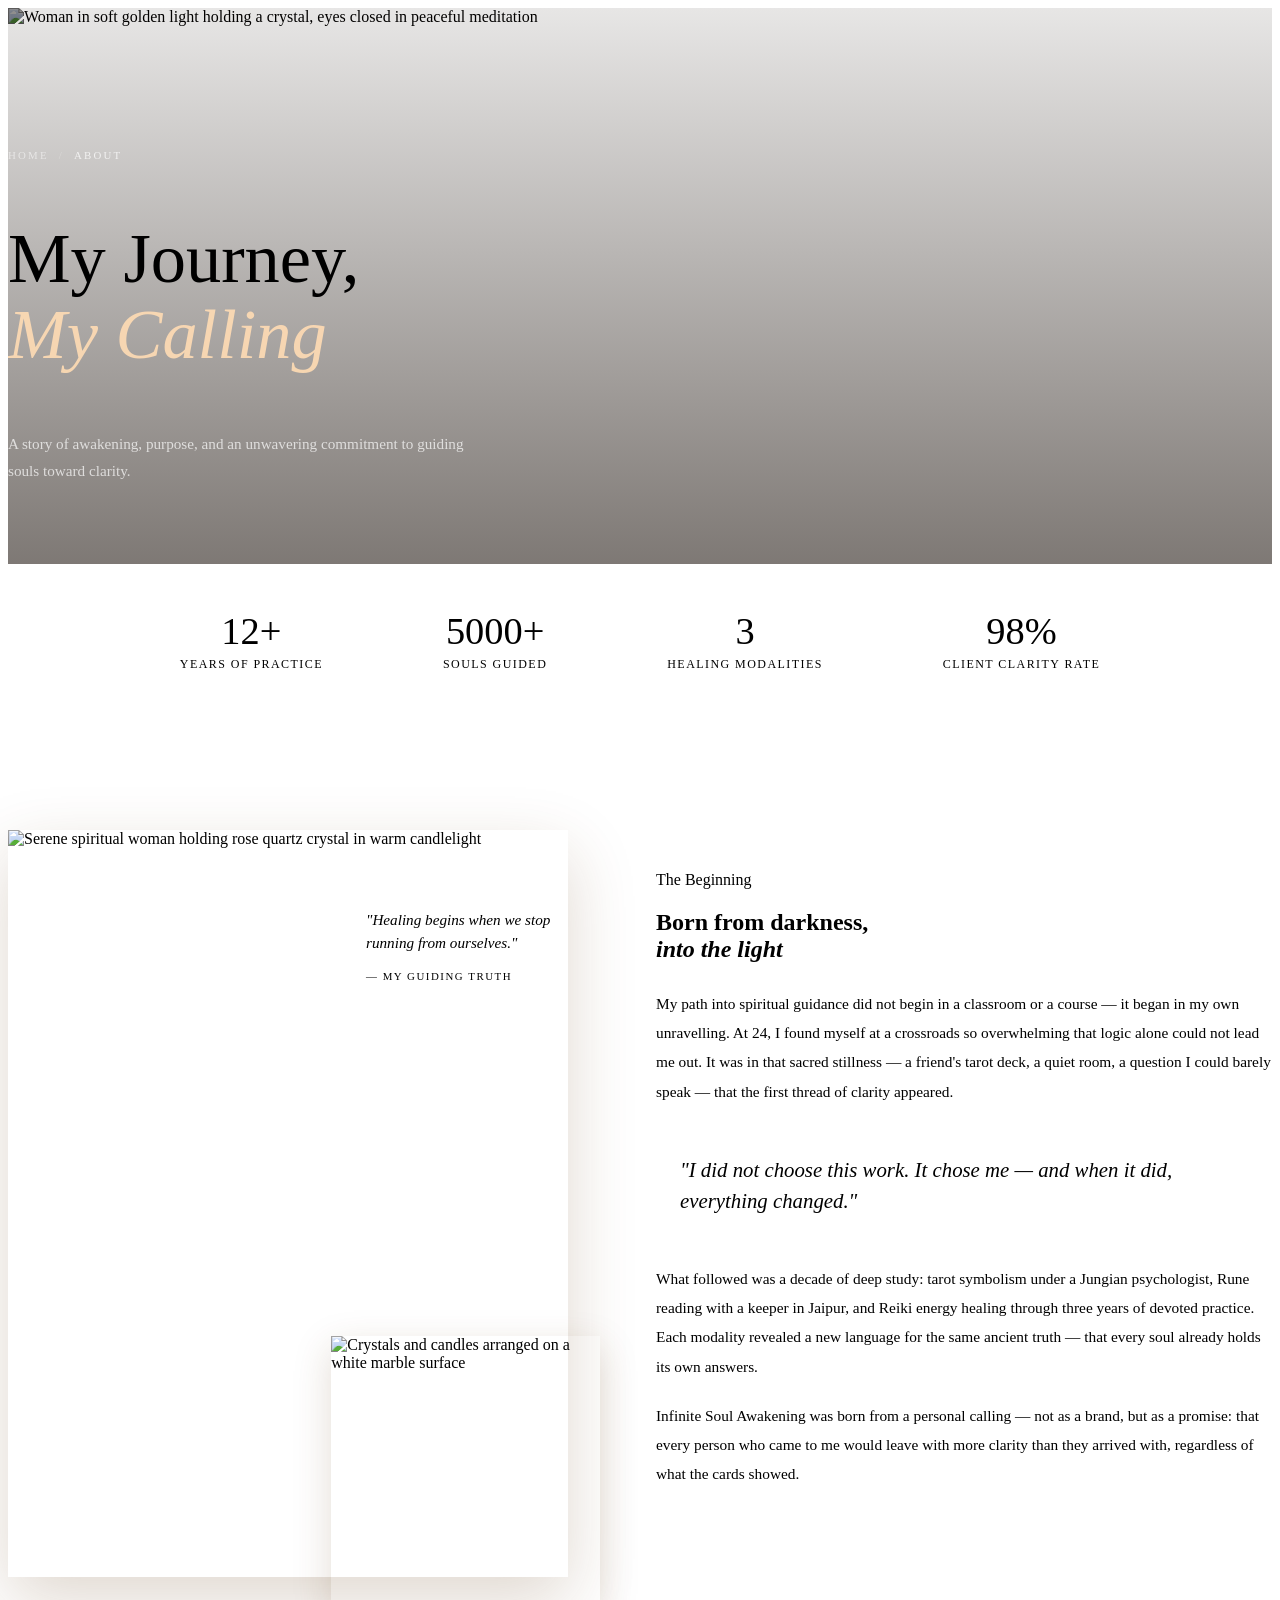
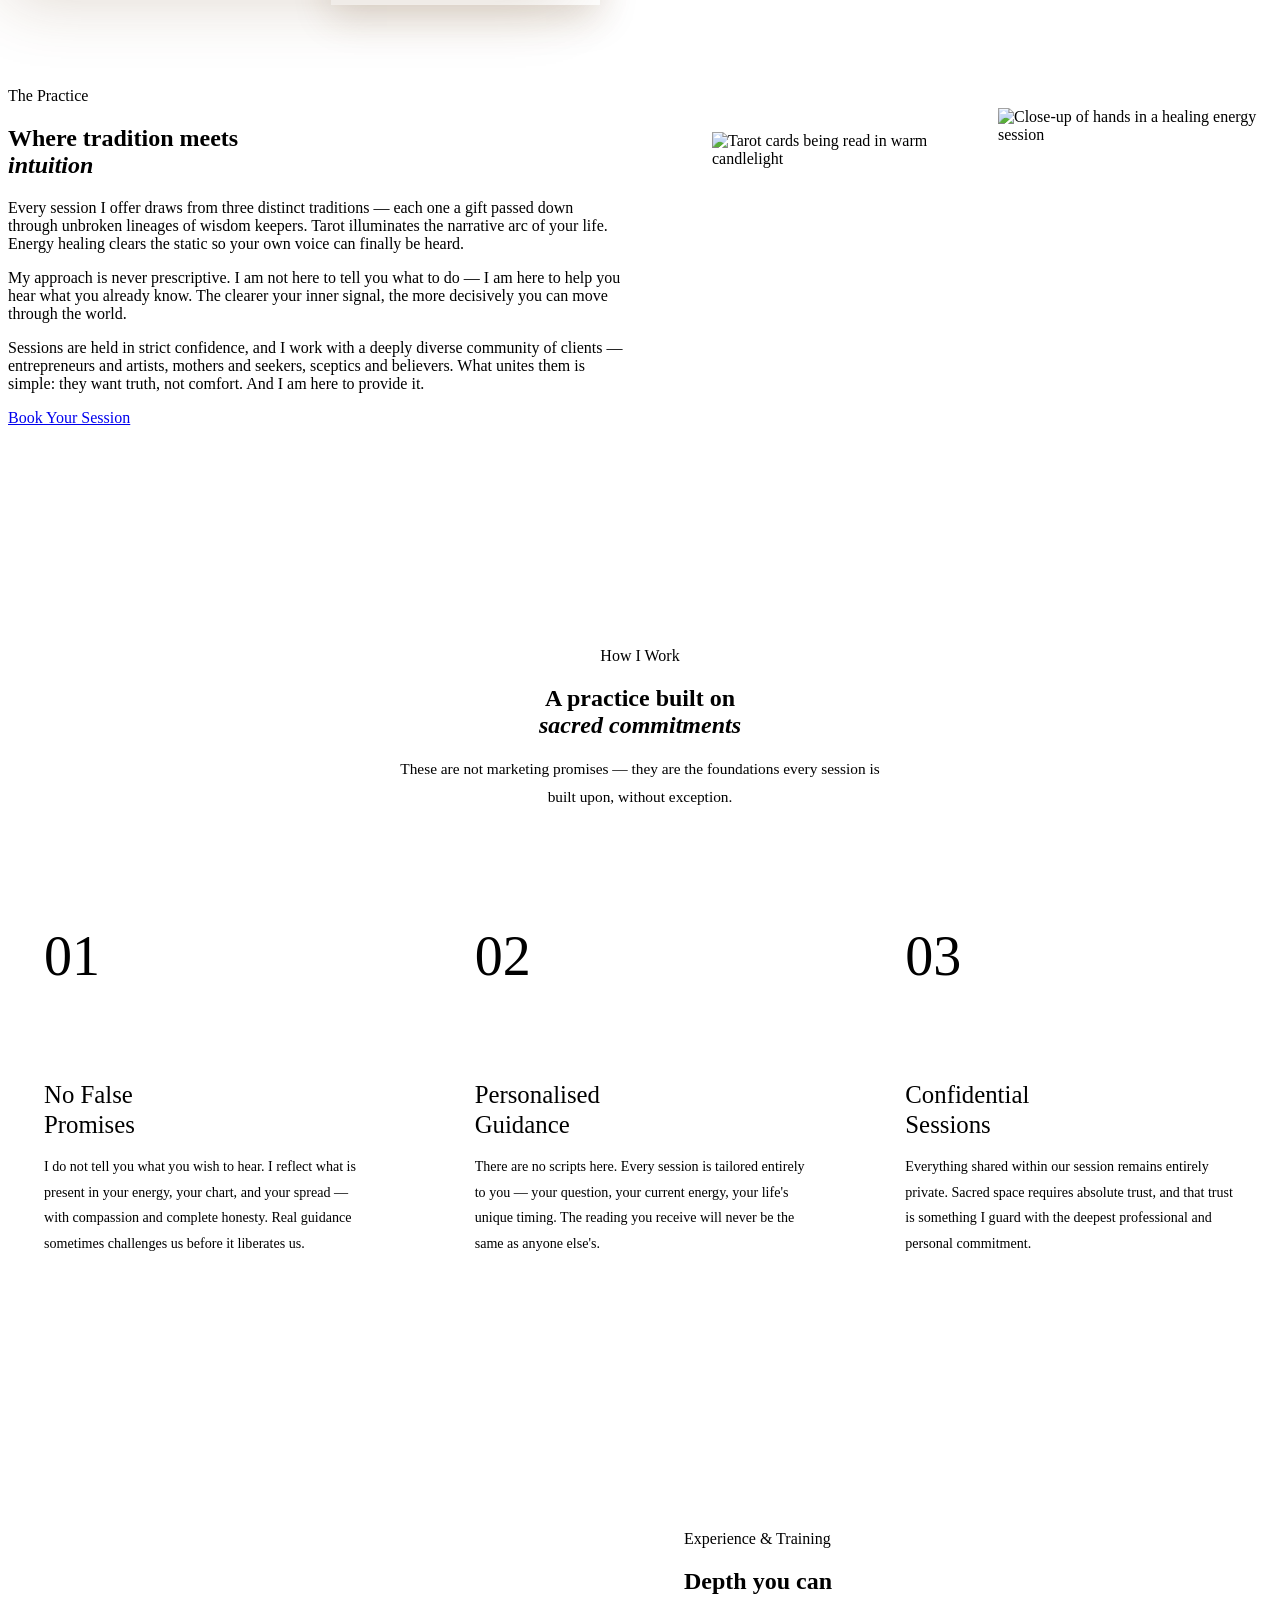
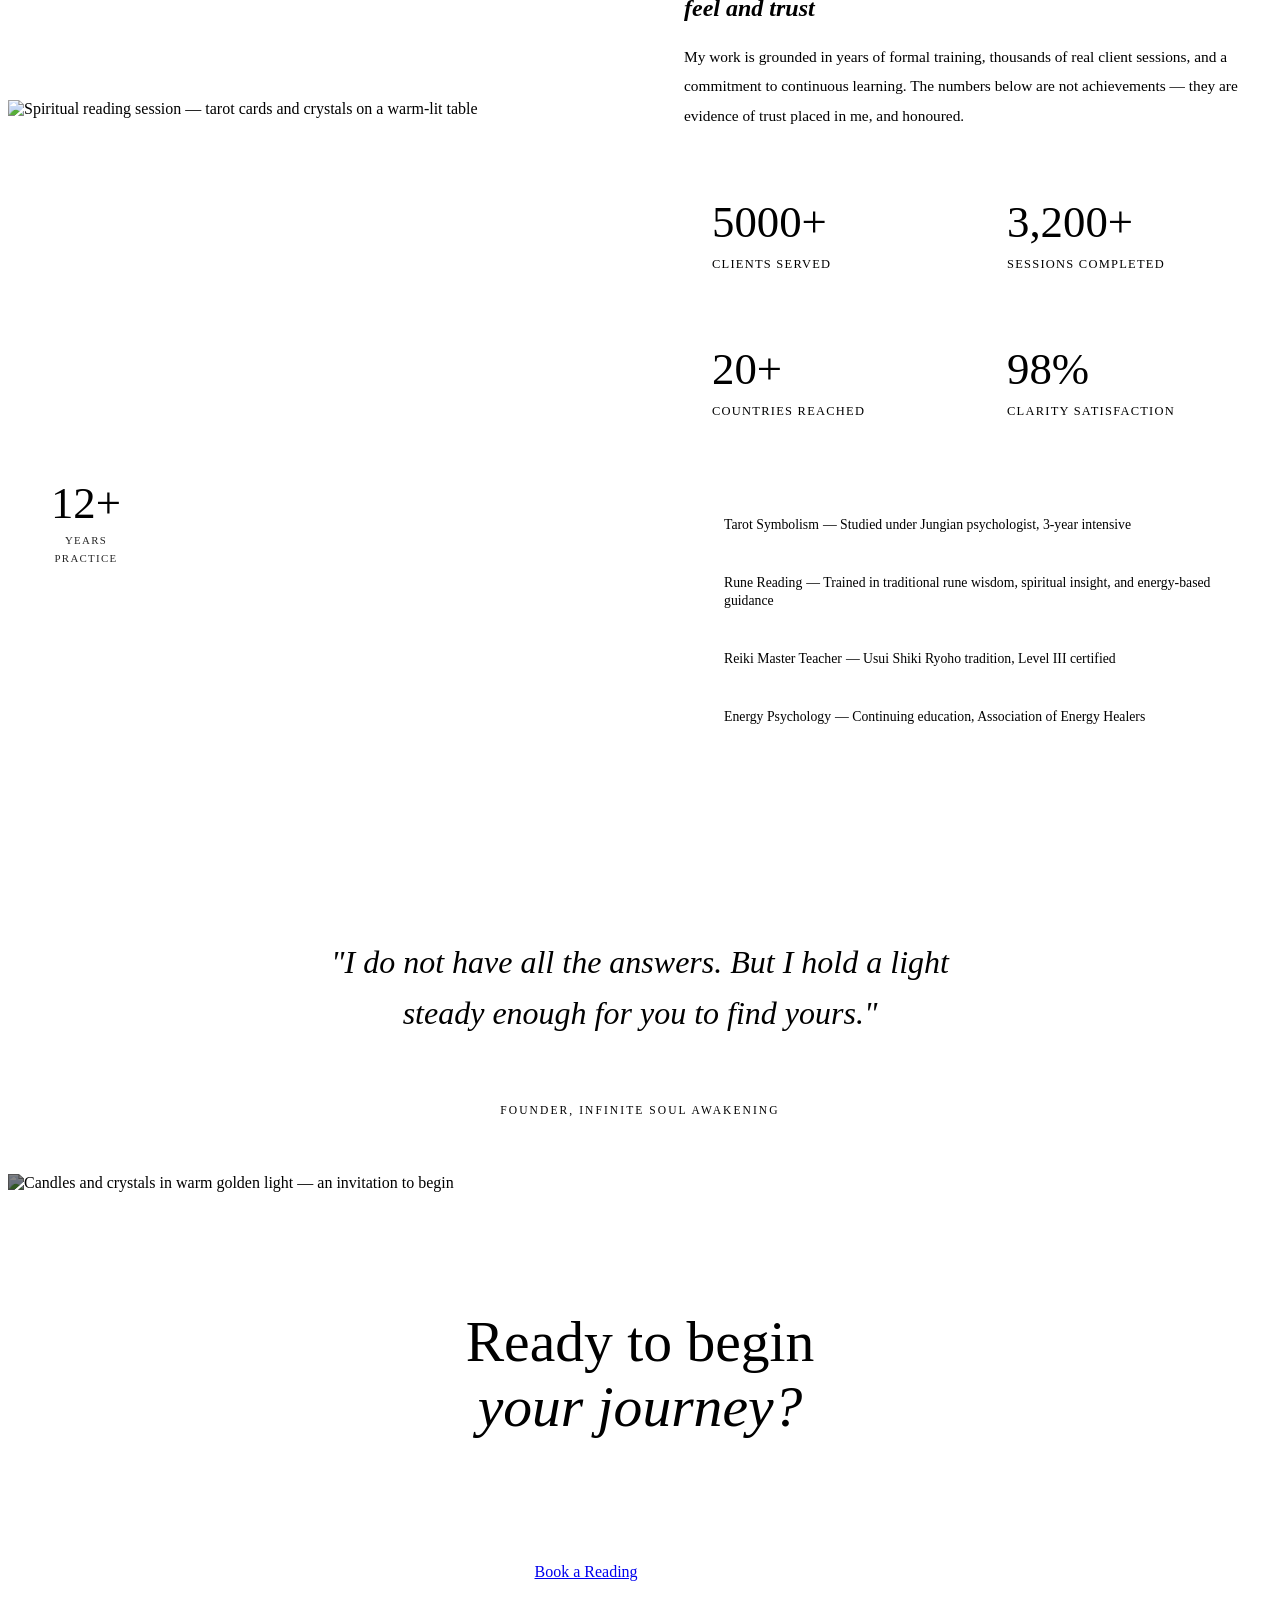
==== about.html @ ed3b2435 "first commit" ====
<!DOCTYPE html>
<html lang="en">
<head>
  <meta charset="UTF-8"/>
  <meta name="viewport" content="width=device-width, initial-scale=1.0"/>
  <meta name="description" content="Infinite Soul Awakening — spiritual guidance through tarot, rune reading, energy healing and ritual work. Based in Mumbai, serving clients worldwide."/>
  <title>About — Infinite Soul Awakening</title>
  <link rel="preconnect" href="https://fonts.googleapis.com"/>
  <link rel="preconnect" href="https://fonts.gstatic.com" crossorigin/>
  <link rel="stylesheet" href="assets/css/global.css"/>
  <style>
/* ─── PAGE HERO (SMALL) ──────────────────────────────── */
    .page-hero {
      position: relative;
      padding-top: 76px;
      height: 480px;
      overflow: hidden;
      display: flex;
      align-items: flex-end;
    }
    .page-hero-img {
      position: absolute; inset: 0;
      width: 100%; height: 100%;
      object-fit: cover;
      object-position: center 30%;
      display: block;
      filter: brightness(.62) saturate(.85);
    }
    .page-hero::after {
      content: '';
      position: absolute; inset: 0;
      background: linear-gradient(
        to bottom,
        rgba(20,10,3,.1) 0%,
        rgba(20,10,3,.55) 100%
      );
      pointer-events: none;
    }
    .page-hero-content {
      position: relative; z-index: 2;
      padding: 0 0 64px;
      width: 100%;
    }
    .page-hero-content .breadcrumb {
      display: flex; align-items: center; gap: 10px;
      font-size: .68rem; letter-spacing: .2em;
      text-transform: uppercase; color: rgba(255,255,255,.55);
      margin-bottom: 18px;
    }
    .breadcrumb a { color: rgba(255,255,255,.55); text-decoration: none; transition: color .2s; }
    .breadcrumb a:hover { color: rgba(255,255,255,.9); }
    .breadcrumb span { color: rgba(255,255,255,.3); }
    .page-hero-content h1 {
      font-family: var(--font-serif);
      font-size: clamp(2.6rem, 5.5vw, 4.8rem);
      font-weight: 400;
      color: var(--white);
      line-height: 1.08;
      max-width: 680px;
    }
    .page-hero-content h1 em {
      font-style: italic; font-weight: 300;
      color: rgba(255,220,180,.9);
    }
    .page-hero-content p {
      font-size: .95rem;
      color: rgba(255,255,255,.7);
      max-width: 460px;
      margin-top: 16px;
      line-height: 1.8;
    }

    /* ─── INTRO STRIP ────────────────────────────────────── */
    .intro-strip {
      background: var(--parchment);
      border-bottom: 1px solid var(--border);
      padding: 36px 0;
    }
    .intro-strip-inner {
      display: flex;
      align-items: center;
      justify-content: center;
      gap: 0;
      flex-wrap: wrap;
    }
    .intro-stat {
      text-align: center;
      padding: 12px 60px;
      border-right: 1px solid var(--border);
    }
    .intro-stat:last-child { border-right: none; }
    .intro-stat strong {
      display: block;
      font-family: var(--font-serif);
      font-size: 2.4rem;
      font-weight: 400;
      color: var(--accent);
      line-height: 1;
      margin-bottom: 4px;
    }
    .intro-stat span {
      font-size: .75rem;
      letter-spacing: .12em;
      text-transform: uppercase;
      color: var(--text-soft);
    }

    /* ─── STORY SECTION ──────────────────────────────────── */
    .story { padding: 110px 0; }
    .story-grid {
      display: grid;
      grid-template-columns: 1fr 1.1fr;
      gap: 88px;
      align-items: center;
    }

    /* Image stack with decorative frame */
    .story-image-wrap {
      position: relative;
    }
    .story-img-main {
      width: 100%;
      aspect-ratio: 3/4;
      object-fit: cover;
      object-position: center top;
      display: block;
      box-shadow: 0 24px 64px rgba(100,60,20,.2);
      position: relative; z-index: 2;
    }
    .story-img-inset {
      position: absolute;
      bottom: -28px;
      right: -32px;
      width: 48%;
      aspect-ratio: 1;
      object-fit: cover;
      display: block;
      border: 6px solid var(--white);
      box-shadow: 0 12px 36px rgba(100,60,20,.18);
      z-index: 3;
    }
    /* decorative border frame */
    .story-image-wrap::before {
      content: '';
      position: absolute;
      top: -22px; left: -22px;
      right: 22px; bottom: 22px;
      border: 1px solid var(--accent-light);
      z-index: 0;
    }
    /* gold dot accent */
    .story-image-wrap::after {
      content: '';
      position: absolute;
      top: -10px; left: -10px;
      width: 64px; height: 64px;
      border-radius: 50%;
      background: var(--accent-light);
      opacity: .15;
      z-index: 0;
    }
    /* floating quote card */
    .story-quote-float {
      position: absolute;
      top: 40px;
      right: -44px;
      background: var(--white);
      box-shadow: var(--shadow-warm);
      padding: 22px 26px;
      z-index: 4;
      max-width: 220px;
      border-left: 3px solid var(--accent);
    }
    .story-quote-float p {
      font-family: var(--font-serif);
      font-size: .95rem;
      font-style: italic;
      font-weight: 300;
      color: var(--text);
      line-height: 1.55;
    }
    .story-quote-float span {
      display: block;
      font-size: .68rem;
      letter-spacing: .14em;
      text-transform: uppercase;
      color: var(--accent);
      margin-top: 10px;
    }

    .story-text { padding-bottom: 28px; }
    .story-text .section-title { margin-bottom: 26px; }
    .story-text p {
      font-size: .96rem;
      color: var(--text-soft);
      line-height: 1.9;
      margin-bottom: 20px;
    }
    /* pull quote inside text */
    .story-pull-quote {
      border-left: 3px solid var(--accent-light);
      margin: 32px 0;
      padding: 16px 24px;
    }
    .story-pull-quote p {
      font-family: var(--font-serif);
      font-size: 1.3rem;
      font-style: italic;
      font-weight: 300;
      color: var(--text);
      line-height: 1.5;
      margin: 0;
    }

    /* ─── SECOND STORY BLOCK (reversed) ─────────────────── */
    .story-alt { padding: 0 0 110px; }
    .story-grid-alt {
      display: grid;
      grid-template-columns: 1.1fr 1fr;
      gap: 88px;
      align-items: center;
    }
    .story-img-wide {
      width: 100%;
      aspect-ratio: 4/3;
      object-fit: cover;
      display: block;
      box-shadow: var(--shadow-warm);
    }
    .story-img-pair {
      display: grid;
      grid-template-columns: 1fr 1fr;
      gap: 12px;
    }
    .story-img-pair img {
      width: 100%; aspect-ratio: 1;
      object-fit: cover; display: block;
      box-shadow: var(--shadow-card);
    }
    .story-img-pair img:first-child { margin-top: 24px; }

    /* ─── PHILOSOPHY SECTION ─────────────────────────────── */
    .philosophy {
      background: var(--parchment);
      padding: 110px 0;
    }
    .philosophy-header {
      text-align: center;
      margin-bottom: 72px;
    }
    .philosophy-header .section-title { margin-bottom: 16px; }
    .philosophy-header p {
      font-size: .96rem;
      color: var(--text-soft);
      max-width: 500px;
      margin: 0 auto;
      line-height: 1.85;
    }

    .philosophy-grid {
      display: grid;
      grid-template-columns: repeat(3, 1fr);
      gap: 28px;
    }
    .phil-card {
      background: var(--white);
      padding: 44px 36px 40px;
      position: relative;
      box-shadow: var(--shadow-card);
      transition: transform .3s, box-shadow .3s;
      overflow: hidden;
    }
    .phil-card:hover { transform: translateY(-6px); box-shadow: 0 14px 46px rgba(100,65,30,.14); }
    /* top accent bar */
    .phil-card::before {
      content: '';
      position: absolute;
      top: 0; left: 0; right: 0;
      height: 3px;
      background: var(--accent-light);
      transform: scaleX(0);
      transform-origin: left;
      transition: transform .4s ease;
    }
    .phil-card:hover::before { transform: scaleX(1); }
    .phil-number {
      font-family: var(--font-serif);
      font-size: 3.5rem;
      font-weight: 300;
      color: var(--linen);
      line-height: 1;
      margin-bottom: 20px;
      display: block;
    }
    .phil-icon {
      width: 52px; height: 52px;
      border: 1px solid var(--border);
      display: flex; align-items: center; justify-content: center;
      margin-bottom: 22px;
    }
    .phil-icon svg { width: 22px; stroke: var(--accent); fill: none; stroke-width: 1.3; }
    .phil-card h3 {
      font-family: var(--font-serif);
      font-size: 1.55rem;
      font-weight: 400;
      color: var(--text);
      margin-bottom: 14px;
      line-height: 1.2;
    }
    .phil-card p {
      font-size: .88rem;
      color: var(--text-soft);
      line-height: 1.82;
    }

    /* ─── EXPERIENCE SECTION ─────────────────────────────── */
    .experience { padding: 110px 0; }
    .experience-grid {
      display: grid;
      grid-template-columns: 1fr 1fr;
      gap: 88px;
      align-items: center;
    }
    .experience-image-wrap { position: relative; }
    .exp-img-main {
      width: 100%;
      aspect-ratio: 5/4;
      object-fit: cover;
      display: block;
      box-shadow: var(--shadow-warm);
    }
    /* small floating badge */
    .exp-badge {
      position: absolute;
      bottom: -20px; left: -20px;
      background: var(--accent);
      color: var(--white);
      padding: 24px 28px;
      z-index: 2;
      text-align: center;
      min-width: 140px;
    }
    .exp-badge strong {
      display: block;
      font-family: var(--font-serif);
      font-size: 2.8rem;
      font-weight: 400;
      line-height: 1;
      margin-bottom: 4px;
    }
    .exp-badge span {
      font-size: .68rem;
      letter-spacing: .12em;
      text-transform: uppercase;
      opacity: .85;
    }
    .experience-image-wrap::after {
      content: '';
      position: absolute;
      top: 20px; right: -20px;
      bottom: -20px; left: 20px;
      border: 1px solid var(--accent-light);
      z-index: -1;
    }

    .experience-content { }
    .experience-content .section-title { margin-bottom: 24px; }
    .experience-content > p {
      font-size: .96rem;
      color: var(--text-soft);
      line-height: 1.9;
      margin-bottom: 44px;
    }

    .stats-grid {
      display: grid;
      grid-template-columns: 1fr 1fr;
      gap: 2px;
      margin-bottom: 40px;
      border: 1px solid var(--border);
    }
    .stat-box {
      padding: 30px 28px;
      background: var(--white);
      border: 1px solid var(--border);
      position: relative;
      transition: background .2s;
    }
    .stat-box:hover { background: var(--parchment); }
    .stat-box strong {
      display: block;
      font-family: var(--font-serif);
      font-size: 2.8rem;
      font-weight: 400;
      color: var(--accent);
      line-height: 1;
      margin-bottom: 6px;
    }
    .stat-box p {
      font-size: .78rem;
      letter-spacing: .1em;
      text-transform: uppercase;
      color: var(--text-soft);
    }

    .credentials { display: flex; flex-direction: column; gap: 12px; }
    .credential {
      display: flex;
      align-items: center;
      gap: 14px;
      padding: 14px 18px;
      border: 1px solid var(--border);
      background: var(--white);
      transition: border-color .2s;
    }
    .credential:hover { border-color: var(--accent-light); }
    .credential-dot {
      width: 8px; height: 8px;
      border-radius: 50%;
      background: var(--accent);
      flex-shrink: 0;
    }
    .credential span {
      font-size: .86rem;
      color: var(--text-soft);
    }
    .credential strong {
      font-size: .86rem;
      font-weight: 500;
      color: var(--text);
    }

    /* ─── SIGNATURE STRIP ────────────────────────────────── */
    .signature-strip {
      background: var(--parchment);
      border-top: 1px solid var(--border);
      border-bottom: 1px solid var(--border);
      padding: 56px 0;
      text-align: center;
    }
    .signature-inner { max-width: 680px; margin: 0 auto; }
    .signature-strip p {
      font-family: var(--font-serif);
      font-size: clamp(1.4rem, 3vw, 2rem);
      font-weight: 300;
      font-style: italic;
      color: var(--text);
      line-height: 1.6;
      margin-bottom: 22px;
    }
    .signature-name {
      font-family: var(--font-serif);
      font-size: 1.5rem;
      font-weight: 400;
      color: var(--accent);
      display: block;
      margin-bottom: 4px;
    }
    .signature-title {
      font-size: .72rem;
      letter-spacing: .18em;
      text-transform: uppercase;
      color: var(--text-soft);
    }
    .signature-divider {
      display: flex;
      align-items: center;
      gap: 18px;
      justify-content: center;
      margin: 20px 0;
    }
    .signature-divider::before, .signature-divider::after {
      content: '';
      flex: 1;
      max-width: 80px;
      height: 1px;
      background: var(--accent-light);
    }
    .signature-divider svg {
      width: 18px; stroke: var(--accent-light);
      fill: none; stroke-width: 1.2; flex-shrink: 0;
    }

    /* ─── FINAL CTA ──────────────────────────────────────── */
    .final-cta { position: relative; overflow: hidden; }
    .final-cta-img {
      width: 100%; height: 480px;
      object-fit: cover; object-position: center 40%;
      display: block;
      filter: brightness(.52) saturate(.85);
    }
    .final-cta-overlay {
      position: absolute; inset: 0;
      display: flex; align-items: center; justify-content: center;
      flex-direction: column; text-align: center; padding: 40px;
    }
    .final-cta-overlay .section-label { color: rgba(255,255,255,.55); }
    .final-cta-overlay h2 {
      font-family: var(--font-serif);
      font-size: clamp(2.2rem, 4.5vw, 3.8rem);
      font-weight: 400; color: var(--white);
      line-height: 1.12; margin-bottom: 18px; max-width: 580px;
    }
    .final-cta-overlay h2 em { font-style: italic; font-weight: 300; }
    .final-cta-overlay p {
      font-size: .95rem; color: rgba(255,255,255,.7);
      max-width: 400px; margin-bottom: 34px; line-height: 1.85;
    }
    .cta-btn-group { display: flex; gap: 14px; flex-wrap: wrap; justify-content: center; }

    
    
    
    .footer-brand .logo span { color: var(--accent-light); }
    .footer-brand p { font-size: .86rem; line-height: 1.85; max-width: 240px; }
    
    .footer-socials a {
      width: 36px; height: 36px; border: 1px solid rgba(255,255,255,.16);
      display: flex; align-items: center; justify-content: center;
      color: rgba(255,255,255,.5); text-decoration: none;
      font-size: .75rem; transition: border-color .2s, color .2s;
    }
    .footer-socials a:hover { border-color: var(--accent-light); color: var(--accent-light); }
    .footer-col h4 { font-size: .68rem; letter-spacing: .2em; text-transform: uppercase; color: rgba(255,255,255,.35); margin-bottom: 20px; }
    .footer-col ul { list-style: none; }
    .footer-col ul li { margin-bottom: 11px; }
    .footer-col ul li a { font-size: .86rem; color: rgba(255,255,255,.5); text-decoration: none; transition: color .2s; }
    .footer-col ul li a:hover { color: var(--accent-light); }
    
    .footer-bottom a { color: rgba(255,255,255,.4); text-decoration: none; transition: color .2s; }
    .footer-bottom a:hover { color: var(--accent-light); }
    

    /* ─── RESPONSIVE ─────────────────────────────────────── */
    @media (max-width: 1024px) {
      .story-quote-float { right: -20px; }
    }
    @media (max-width: 900px) {
      nav, header .btn { display: none; }
      .hamburger { display: flex; }
      .story-grid, .story-grid-alt, .experience-grid { grid-template-columns: 1fr; gap: 56px; }
      .story-grid-alt .story-text-side { order: -1; }
      .story-image-wrap::before { display: none; }
      .story-quote-float { display: none; }
      .story-img-inset { right: 10px; bottom: -18px; }
      .philosophy-grid { grid-template-columns: 1fr 1fr; }
      .experience-image-wrap::after { display: none; }
      .exp-badge { left: 10px; bottom: -14px; }
      
      .intro-stat { padding: 12px 36px; }
    }
    @media (max-width: 620px) {
      .container { padding: 0 20px; }
      .page-hero { height: 400px; }
      .page-hero-content { padding-bottom: 44px; }
      .philosophy-grid { grid-template-columns: 1fr; }
      .stats-grid { grid-template-columns: 1fr; }
      
      
      .intro-strip-inner { flex-direction: column; }
      .intro-stat { border-right: none; border-bottom: 1px solid var(--border); width: 100%; padding: 20px 0; }
      .intro-stat:last-child { border-bottom: none; }
      .final-cta-img { height: 400px; }
      .story-img-pair { grid-template-columns: 1fr; }
      .story-img-pair img:first-child { margin-top: 0; }
    }
  </style>
</head>
<body>

<!-- ══════════════ PAGE HERO ══════════════ -->
<section class="page-hero" aria-labelledby="page-title">
  <img
    class="page-hero-img"
    src="assets/images/about-page-hero.jpeg"
    alt="Woman in soft golden light holding a crystal, eyes closed in peaceful meditation"
    fetchpriority="high"
  />
  <div class="container">
    <div class="page-hero-content fade-up">
      <div class="breadcrumb">
        <a href="index.html">Home</a>
        <span>/</span>
        <span style="color:rgba(255,255,255,.75)">About</span>
      </div>
      <h1 id="page-title">
        My Journey,<br><em>My Calling</em>
      </h1>
      <p>A story of awakening, purpose, and an unwavering commitment to guiding souls toward clarity.</p>
    </div>
  </div>
</section>

<!-- ══════════════ INTRO STATS STRIP ══════════════ -->
<div class="intro-strip" aria-label="Practice highlights">
  <div class="intro-strip-inner">
    <div class="intro-stat">
      <strong>12+</strong>
      <span>Years of Practice</span>
    </div>
    <div class="intro-stat">
      <strong><strong>5000+</strong></strong>
      <span>Souls Guided</span>
    </div>
    <div class="intro-stat">
      <strong>3</strong>
      <span>Healing Modalities</span>
    </div>
    <div class="intro-stat">
      <strong>98%</strong>
      <span>Client Clarity Rate</span>
    </div>
  </div>
</div>

<!-- ══════════════ STORY — BLOCK 1 ══════════════ -->
<section class="story" aria-labelledby="story-heading">
  <div class="container">
    <div class="story-grid">

      <!-- Image -->
      <div class="story-image-wrap fade-up">
        <img
          class="story-img-main"
          src="assets/images/energy-healing-hands.jpeg"
          alt="Serene spiritual woman holding rose quartz crystal in warm candlelight"
          loading="lazy"
        />
        <img
          class="story-img-inset"
          src="assets/images/insta-spiritual-workspace.jpeg"
          alt="Crystals and candles arranged on a white marble surface"
          loading="lazy"
        />
        <!-- floating quote card -->
        <div class="story-quote-float" aria-hidden="true">
          <p>"Healing begins when we stop running from ourselves."</p>
          <span>— My guiding truth</span>
        </div>
      </div>

      <!-- Text -->
      <div class="story-text fade-up" style="transition-delay:.16s">
        <span class="section-label">The Beginning</span>
        <h2 class="section-title" id="story-heading">
          Born from darkness,<br><em>into the light</em>
        </h2>
        <p>
          My path into spiritual guidance did not begin in a classroom or a course — it began
          in my own unravelling. At 24, I found myself at a crossroads so overwhelming that
          logic alone could not lead me out. It was in that sacred stillness — a friend's tarot
          deck, a quiet room, a question I could barely speak — that the first thread of clarity
          appeared.
        </p>
        <div class="story-pull-quote">
          <p>"I did not choose this work. It chose me — and when it did, everything changed."</p>
        </div>
        <p>
          What followed was a decade of deep study: tarot symbolism under a Jungian psychologist,
          Rune reading with a keeper in Jaipur, and Reiki energy healing through three
          years of devoted practice. Each modality revealed a new language for the same ancient
          truth — that every soul already holds its own answers.
        </p>
        <p>
          Infinite Soul Awakening was born from a personal calling — not
          as a brand, but as a promise: that every person who came to me would leave with more
          clarity than they arrived with, regardless of what the cards showed.
        </p>
      </div>
    </div>
  </div>
</section>

<!-- ══════════════ STORY — BLOCK 2 (reversed) ══════════════ -->
<section class="story-alt" aria-label="Continued story">
  <div class="container">
    <div class="story-grid-alt">

      <!-- Text -->
      <div class="story-text-side fade-up">
        <span class="section-label">The Practice</span>
        <h2 class="section-title">
          Where tradition meets<br><em>intuition</em>
        </h2>
        <p>
          Every session I offer draws from three distinct traditions — each one a gift
          passed down through unbroken lineages of wisdom keepers. Tarot illuminates
          the narrative arc of your life. Energy healing clears the static so your own voice can
          finally be heard.
        </p>
        <p>
          My approach is never prescriptive. I am not here to tell you what to do — I am
          here to help you hear what you already know. The clearer your inner signal,
          the more decisively you can move through the world.
        </p>
        <p>
          Sessions are held in strict confidence, and I work with a deeply diverse community
          of clients — entrepreneurs and artists, mothers and seekers, sceptics and believers.
          What unites them is simple: they want truth, not comfort. And I am here to provide it.
        </p>
        <a href="booking.html" class="btn btn-filled" style="margin-top:10px;">Book Your Session</a>
      </div>

      <!-- Image pair -->
      <div class="story-img-pair fade-up" style="transition-delay:.16s">
        <img
          src="assets/images/tarot-reading-flatlay.jpeg"
          alt="Tarot cards being read in warm candlelight"
          loading="lazy"
        />
        <img
          src="assets/images/energy-healing-hands.jpeg"
          alt="Close-up of hands in a healing energy session"
          loading="lazy"
        />
      </div>

    </div>
  </div>
</section>

<!-- ══════════════ PHILOSOPHY ══════════════ -->
<section class="philosophy" aria-labelledby="philosophy-heading">
  <div class="container">

    <div class="philosophy-header fade-up">
      <span class="section-label">How I Work</span>
      <h2 class="section-title" id="philosophy-heading">
        A practice built on<br><em>sacred commitments</em>
      </h2>
      <p>These are not marketing promises — they are the foundations every session is built upon, without exception.</p>
    </div>

    <div class="philosophy-grid">

      <!-- Card 1 -->
      <div class="phil-card fade-up" style="transition-delay:.08s">
        <span class="phil-number">01</span>
        <div class="phil-icon">
          <svg viewBox="0 0 24 24"><path d="M12 22s8-4 8-10V5l-8-3-8 3v7c0 6 8 10 8 10z"/></svg>
        </div>
        <h3>No False<br>Promises</h3>
        <p>
          I do not tell you what you wish to hear. I reflect what is present in your energy,
          your chart, and your spread — with compassion and complete honesty. Real guidance
          sometimes challenges us before it liberates us.
        </p>
      </div>

      <!-- Card 2 -->
      <div class="phil-card fade-up" style="transition-delay:.18s">
        <span class="phil-number">02</span>
        <div class="phil-icon">
          <svg viewBox="0 0 24 24"><path d="M20.84 4.61a5.5 5.5 0 0 0-7.78 0L12 5.67l-1.06-1.06a5.5 5.5 0 0 0-7.78 7.78l1.06 1.06L12 21.23l7.78-7.78 1.06-1.06a5.5 5.5 0 0 0 0-7.78z"/></svg>
        </div>
        <h3>Personalised<br>Guidance</h3>
        <p>
          There are no scripts here. Every session is tailored entirely to you — your question,
          your current energy, your life's unique timing. The reading you receive will never
          be the same as anyone else's.
        </p>
      </div>

      <!-- Card 3 -->
      <div class="phil-card fade-up" style="transition-delay:.28s">
        <span class="phil-number">03</span>
        <div class="phil-icon">
          <svg viewBox="0 0 24 24"><rect x="3" y="11" width="18" height="11" rx="2" ry="2"/><path d="M7 11V7a5 5 0 0 1 10 0v4"/></svg>
        </div>
        <h3>Confidential<br>Sessions</h3>
        <p>
          Everything shared within our session remains entirely private. Sacred space
          requires absolute trust, and that trust is something I guard with the deepest
          professional and personal commitment.
        </p>
      </div>

    </div>
  </div>
</section>

<!-- ══════════════ EXPERIENCE & CREDENTIALS ══════════════ -->
<section class="experience" aria-labelledby="exp-heading">
  <div class="container">
    <div class="experience-grid">

      <!-- Image -->
      <div class="experience-image-wrap fade-up">
        <img
          class="exp-img-main"
          src="assets/images/about-spiritual-flatlay.jpeg"
          alt="Spiritual reading session — tarot cards and crystals on a warm-lit table"
          loading="lazy"
        />
        <div class="exp-badge">
          <strong>12+</strong>
          <span>Years<br>Practice</span>
        </div>
      </div>

      <!-- Stats + Credentials -->
      <div class="fade-up" style="transition-delay:.16s">
        <span class="section-label">Experience &amp; Training</span>
        <h2 class="section-title" id="exp-heading">
          Depth you can<br><em>feel and trust</em>
        </h2>
        <p style="font-size:.96rem;color:var(--text-soft);line-height:1.9;margin-bottom:40px;">
          My work is grounded in years of formal training, thousands of real client sessions,
          and a commitment to continuous learning. The numbers below are not achievements —
          they are evidence of trust placed in me, and honoured.
        </p>

        <div class="stats-grid">
          <div class="stat-box">
            <strong><strong>5000+</strong></strong>
            <p>Clients Served</p>
          </div>
          <div class="stat-box">
            <strong>3,200+</strong>
            <p>Sessions Completed</p>
          </div>
          <div class="stat-box">
            <strong><strong>20+</strong></strong>
            <p>Countries Reached</p>
          </div>
          <div class="stat-box">
            <strong>98%</strong>
            <p>Clarity Satisfaction</p>
          </div>
        </div>

        <div class="credentials" role="list" aria-label="Training credentials">
          <div class="credential" role="listitem">
            <div class="credential-dot"></div>
            <div>
              <strong>Tarot Symbolism</strong>
              <span> — Studied under Jungian psychologist, 3-year intensive</span>
            </div>
          </div>
          <div class="credential" role="listitem">
            <div class="credential-dot"></div>
            <div>
              <strong>Rune Reading</strong>
              <span> — Trained in traditional rune wisdom, spiritual insight, and energy-based guidance</span>
            </div>
          </div>
          <div class="credential" role="listitem">
            <div class="credential-dot"></div>
            <div>
              <strong>Reiki Master Teacher</strong>
              <span> — Usui Shiki Ryoho tradition, Level III certified</span>
            </div>
          </div>
          <div class="credential" role="listitem">
            <div class="credential-dot"></div>
            <div>
              <strong>Energy Psychology</strong>
              <span> — Continuing education, Association of Energy Healers</span>
            </div>
          </div>
        </div>
      </div>

    </div>
  </div>
</section>

<!-- ══════════════ SIGNATURE STRIP ══════════════ -->
<div class="signature-strip fade-up">
  <div class="container">
    <div class="signature-inner">
      <p>"I do not have all the answers. But I hold a light steady enough for you to find yours."</p>
      <div class="signature-divider">
        <svg viewBox="0 0 24 24"><path d="M12 21.593c-5.63-5.539-11-10.297-11-14.402 0-3.791 3.068-5.191 5.281-5.191 1.312 0 4.151.501 5.719 4.457 1.59-3.968 4.464-4.447 5.726-4.447 2.54 0 5.274 1.621 5.274 5.181 0 4.069-5.136 8.625-11 14.402z"/></svg>
      </div>
      <span class="signature-title">Founder, Infinite Soul Awakening</span>
    </div>
  </div>
</div>

<!-- ══════════════ FINAL CTA ══════════════ -->
<section class="final-cta" aria-labelledby="cta-heading">
  <img
    class="final-cta-img"
    src="assets/images/about-spiritual-flatlay.jpeg"
    alt="Candles and crystals in warm golden light — an invitation to begin"
    loading="lazy"
  />
  <div class="final-cta-overlay">
    <span class="section-label fade-up">Your Next Step</span>
    <h2 id="cta-heading" class="fade-up" style="transition-delay:.1s">
      Ready to begin<br><em>your journey?</em>
    </h2>
    <p class="fade-up" style="transition-delay:.2s">
      Book a session and take the first step toward the clarity, alignment,
      and transformation you deserve.
    </p>
    <div class="cta-btn-group fade-up" style="transition-delay:.3s">
      <a href="booking.html" class="btn btn-white">Book a Reading</a>
      <a href="services.html" class="btn btn-outline-white" style="background:transparent;color:#fff;border:1.5px solid rgba(255,255,255,.6);">View Services</a>
    </div>
  </div>
</section>

  <!-- Shared header, footer, nav, observers -->

  <script src="assets/js/components.js"></script>
  <script>
/* Header scroll shadow */

  /* Mobile nav */

  /* Fade-up on scroll */
    });
  </script>
</body>
</html>
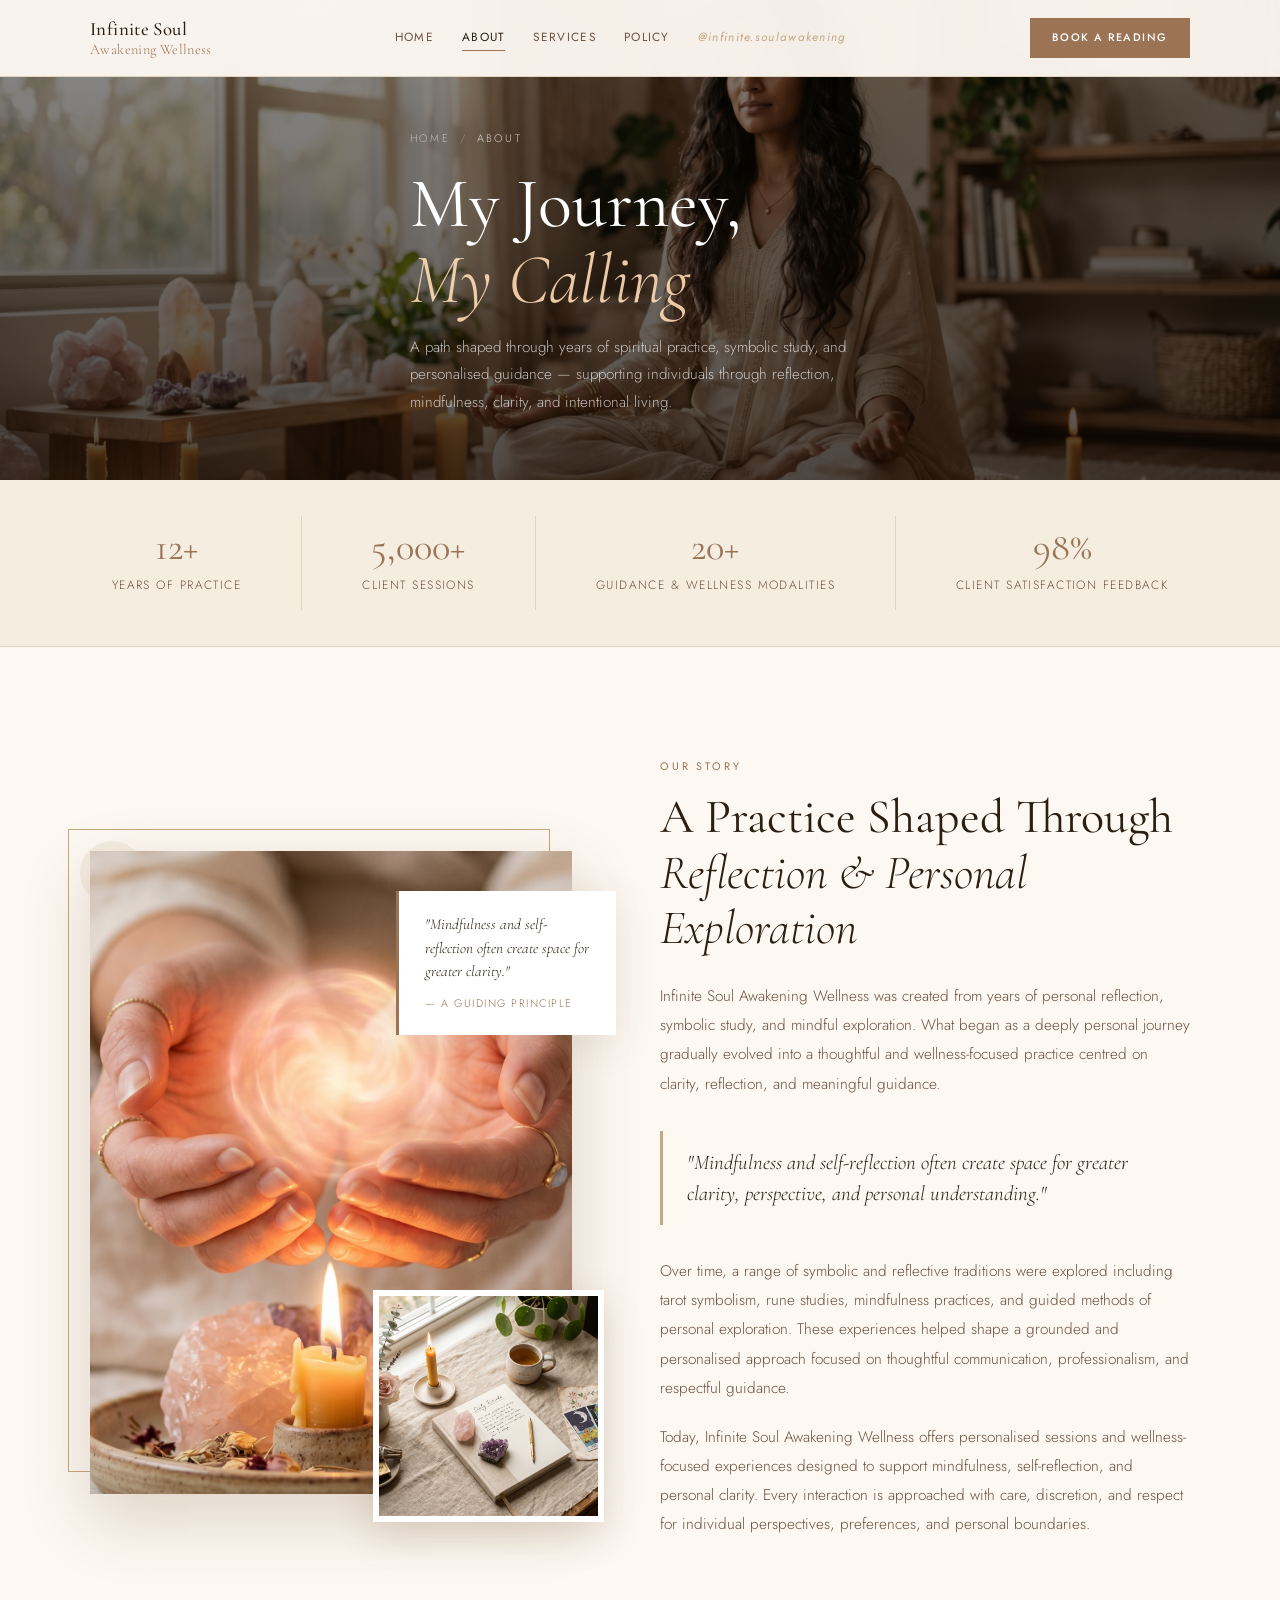
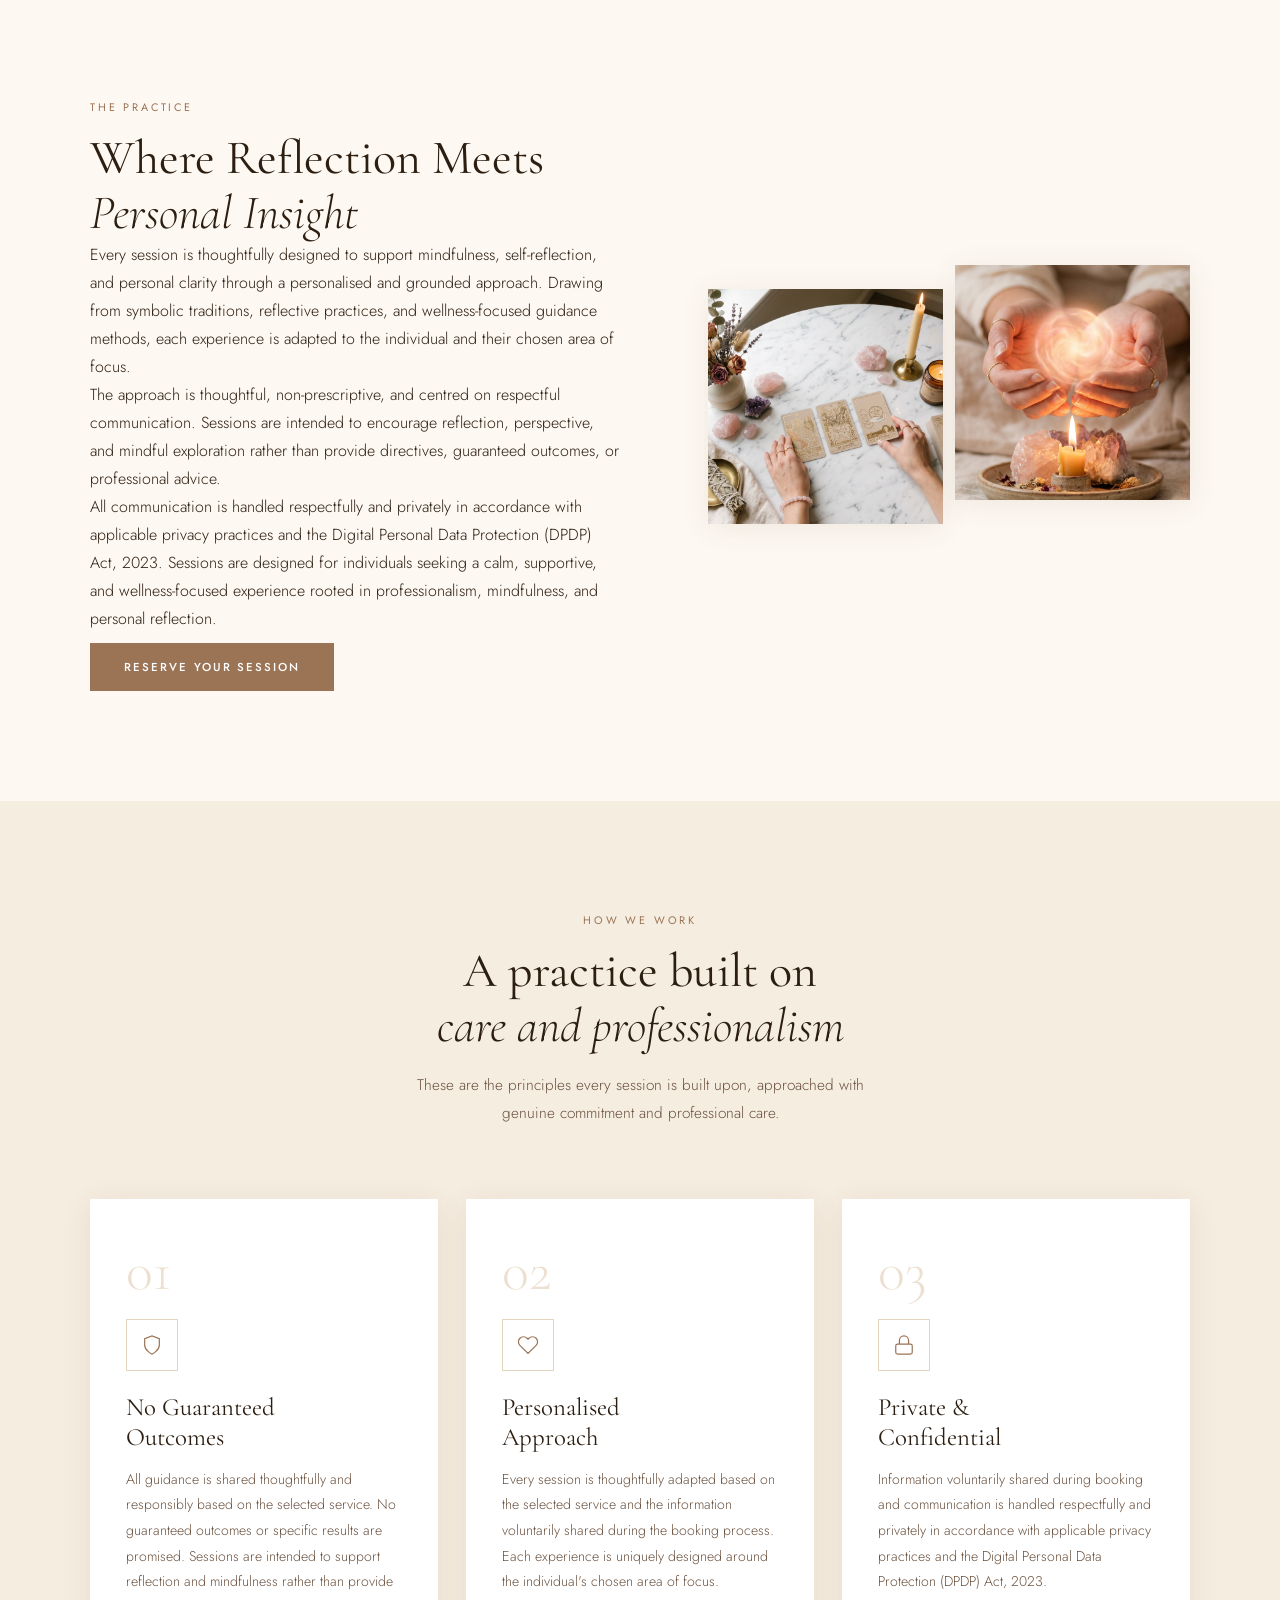
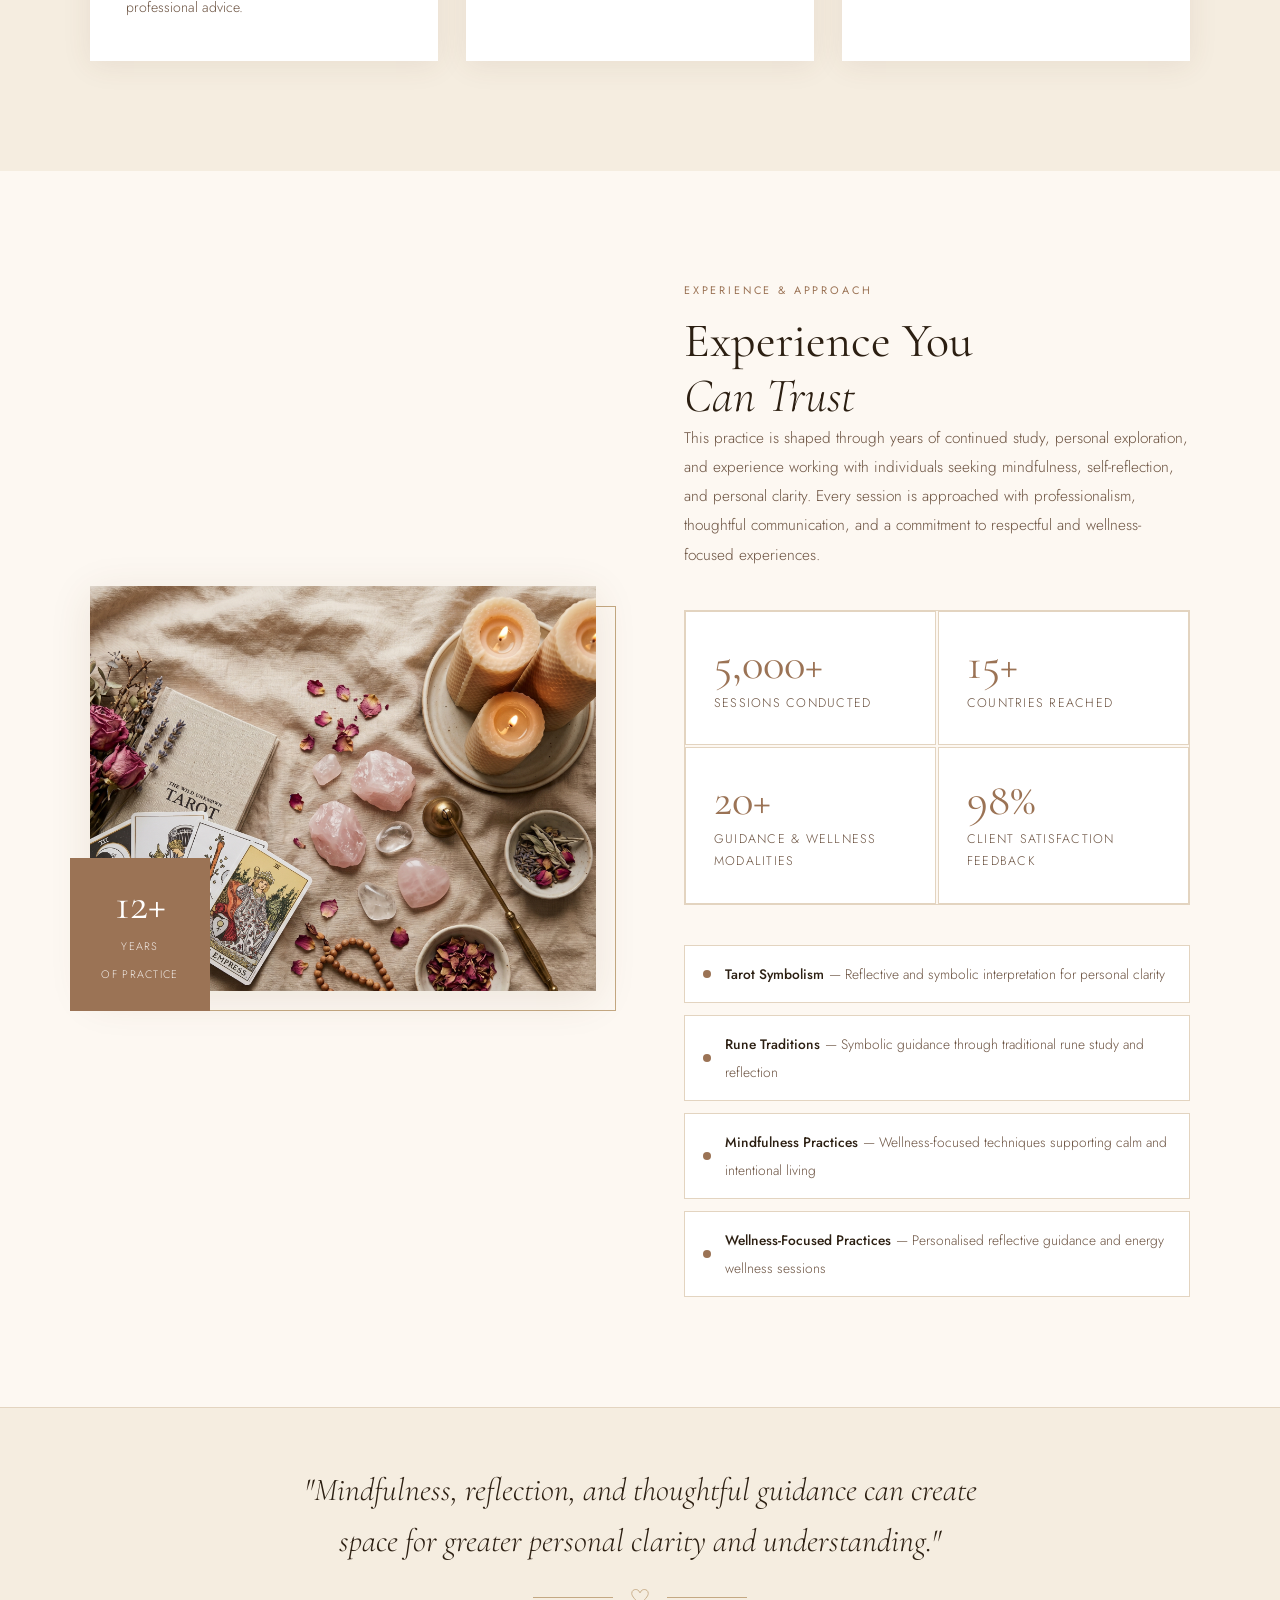
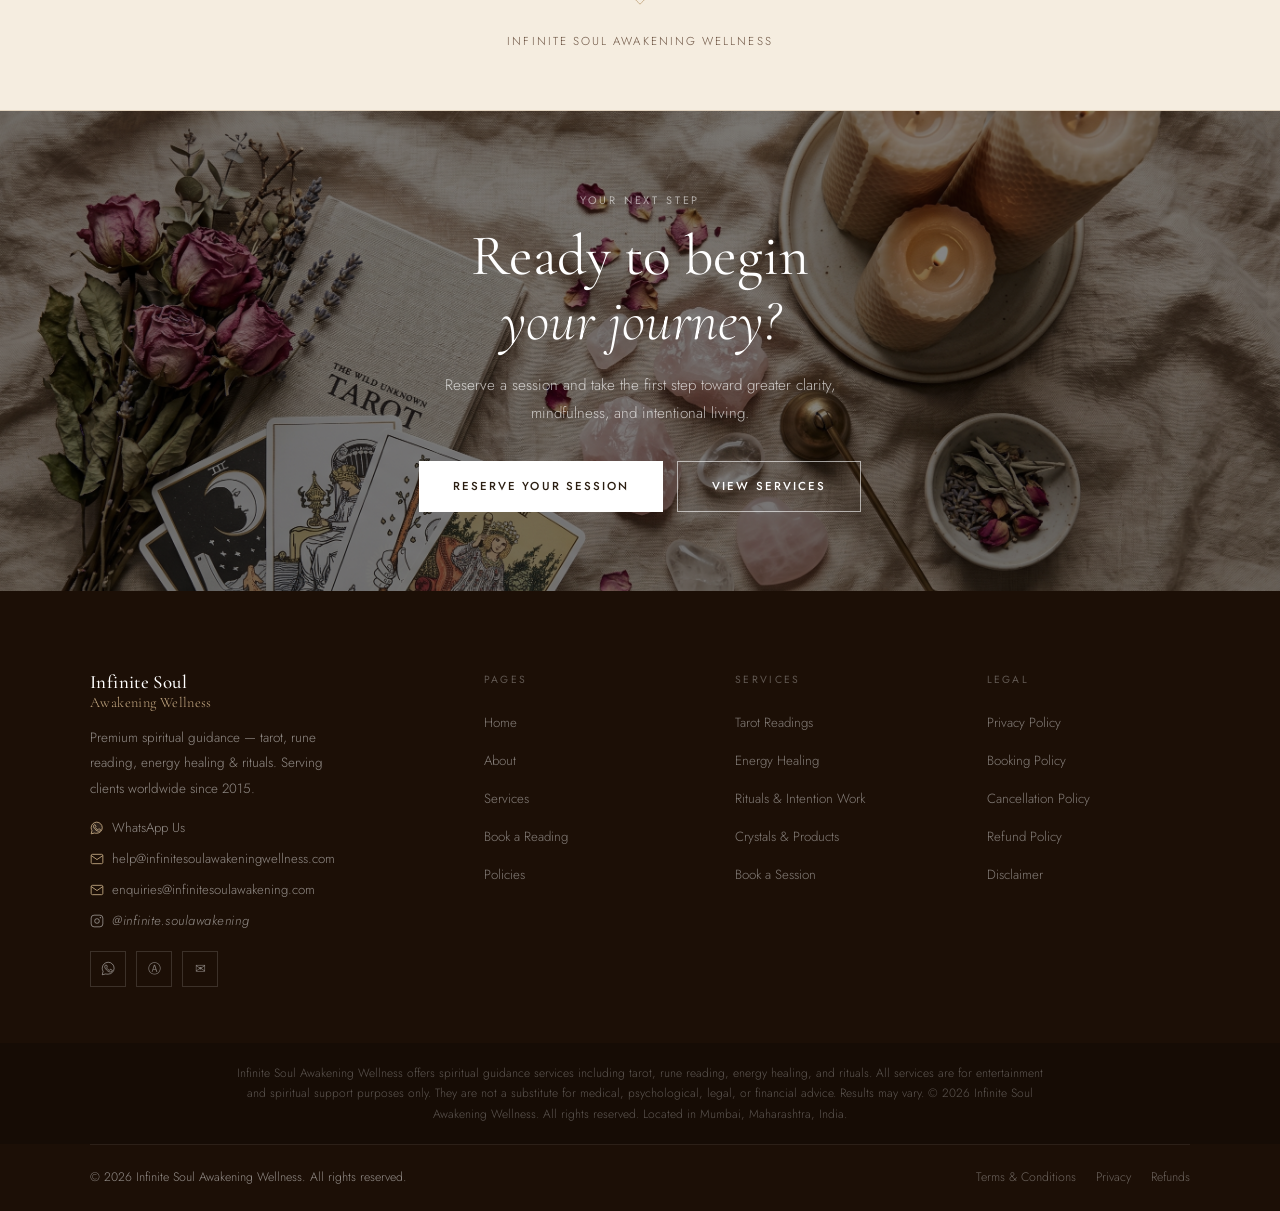
==== commit 20cd85f1: "Final updated files" ====
--- a/about.html
+++ b/about.html
@@ -3,8 +3,8 @@
 <head>
   <meta charset="UTF-8"/>
   <meta name="viewport" content="width=device-width, initial-scale=1.0"/>
-  <meta name="description" content="Infinite Soul Awakening — spiritual guidance through tarot, rune reading, energy healing and ritual work. Based in Mumbai, serving clients worldwide."/>
-  <title>About — Infinite Soul Awakening</title>
+  <meta name="description" content="Infinite Soul Awakening Wellness — personalised guidance and wellness-focused experiences designed to support mindfulness, self-reflection, and personal clarity."/>
+  <title>About — Infinite Soul Awakening Wellness</title>
   <link rel="preconnect" href="https://fonts.googleapis.com"/>
   <link rel="preconnect" href="https://fonts.gstatic.com" crossorigin/>
   <link rel="stylesheet" href="assets/css/global.css"/>
@@ -114,10 +114,7 @@
       align-items: center;
     }
 
-    /* Image stack with decorative frame */
-    .story-image-wrap {
-      position: relative;
-    }
+    .story-image-wrap { position: relative; }
     .story-img-main {
       width: 100%;
       aspect-ratio: 3/4;
@@ -139,7 +136,6 @@
       box-shadow: 0 12px 36px rgba(100,60,20,.18);
       z-index: 3;
     }
-    /* decorative border frame */
     .story-image-wrap::before {
       content: '';
       position: absolute;
@@ -148,7 +144,6 @@
       border: 1px solid var(--accent-light);
       z-index: 0;
     }
-    /* gold dot accent */
     .story-image-wrap::after {
       content: '';
       position: absolute;
@@ -159,7 +154,6 @@
       opacity: .15;
       z-index: 0;
     }
-    /* floating quote card */
     .story-quote-float {
       position: absolute;
       top: 40px;
@@ -196,7 +190,6 @@
       line-height: 1.9;
       margin-bottom: 20px;
     }
-    /* pull quote inside text */
     .story-pull-quote {
       border-left: 3px solid var(--accent-light);
       margin: 32px 0;
@@ -220,13 +213,6 @@
       gap: 88px;
       align-items: center;
     }
-    .story-img-wide {
-      width: 100%;
-      aspect-ratio: 4/3;
-      object-fit: cover;
-      display: block;
-      box-shadow: var(--shadow-warm);
-    }
     .story-img-pair {
       display: grid;
       grid-template-columns: 1fr 1fr;
@@ -271,7 +257,6 @@
       overflow: hidden;
     }
     .phil-card:hover { transform: translateY(-6px); box-shadow: 0 14px 46px rgba(100,65,30,.14); }
-    /* top accent bar */
     .phil-card::before {
       content: '';
       position: absolute;
@@ -329,7 +314,6 @@
       display: block;
       box-shadow: var(--shadow-warm);
     }
-    /* small floating badge */
     .exp-badge {
       position: absolute;
       bottom: -20px; left: -20px;
@@ -363,7 +347,6 @@
       z-index: -1;
     }
 
-    .experience-content { }
     .experience-content .section-title { margin-bottom: 24px; }
     .experience-content > p {
       font-size: .96rem;
@@ -507,29 +490,6 @@
       max-width: 400px; margin-bottom: 34px; line-height: 1.85;
     }
     .cta-btn-group { display: flex; gap: 14px; flex-wrap: wrap; justify-content: center; }
-
-    
-    
-    
-    .footer-brand .logo span { color: var(--accent-light); }
-    .footer-brand p { font-size: .86rem; line-height: 1.85; max-width: 240px; }
-    
-    .footer-socials a {
-      width: 36px; height: 36px; border: 1px solid rgba(255,255,255,.16);
-      display: flex; align-items: center; justify-content: center;
-      color: rgba(255,255,255,.5); text-decoration: none;
-      font-size: .75rem; transition: border-color .2s, color .2s;
-    }
-    .footer-socials a:hover { border-color: var(--accent-light); color: var(--accent-light); }
-    .footer-col h4 { font-size: .68rem; letter-spacing: .2em; text-transform: uppercase; color: rgba(255,255,255,.35); margin-bottom: 20px; }
-    .footer-col ul { list-style: none; }
-    .footer-col ul li { margin-bottom: 11px; }
-    .footer-col ul li a { font-size: .86rem; color: rgba(255,255,255,.5); text-decoration: none; transition: color .2s; }
-    .footer-col ul li a:hover { color: var(--accent-light); }
-    
-    .footer-bottom a { color: rgba(255,255,255,.4); text-decoration: none; transition: color .2s; }
-    .footer-bottom a:hover { color: var(--accent-light); }
-    
 
     /* ─── RESPONSIVE ─────────────────────────────────────── */
     @media (max-width: 1024px) {
@@ -546,7 +506,6 @@
       .philosophy-grid { grid-template-columns: 1fr 1fr; }
       .experience-image-wrap::after { display: none; }
       .exp-badge { left: 10px; bottom: -14px; }
-      
       .intro-stat { padding: 12px 36px; }
     }
     @media (max-width: 620px) {
@@ -555,8 +514,6 @@
       .page-hero-content { padding-bottom: 44px; }
       .philosophy-grid { grid-template-columns: 1fr; }
       .stats-grid { grid-template-columns: 1fr; }
-      
-      
       .intro-strip-inner { flex-direction: column; }
       .intro-stat { border-right: none; border-bottom: 1px solid var(--border); width: 100%; padding: 20px 0; }
       .intro-stat:last-child { border-bottom: none; }
@@ -573,7 +530,7 @@
   <img
     class="page-hero-img"
     src="assets/images/about-page-hero.jpeg"
-    alt="Woman in soft golden light holding a crystal, eyes closed in peaceful meditation"
+    alt="Peaceful wellness setting in soft golden light"
     fetchpriority="high"
   />
   <div class="container">
@@ -586,7 +543,7 @@
       <h1 id="page-title">
         My Journey,<br><em>My Calling</em>
       </h1>
-      <p>A story of awakening, purpose, and an unwavering commitment to guiding souls toward clarity.</p>
+      <p>A path shaped through years of spiritual practice, symbolic study, and personalised guidance — supporting individuals through reflection, mindfulness, clarity, and intentional living.</p>
     </div>
   </div>
 </section>
@@ -599,21 +556,21 @@
       <span>Years of Practice</span>
     </div>
     <div class="intro-stat">
-      <strong><strong>5000+</strong></strong>
-      <span>Souls Guided</span>
+      <strong>5,000+</strong>
+      <span>Client Sessions</span>
     </div>
     <div class="intro-stat">
-      <strong>3</strong>
-      <span>Healing Modalities</span>
+      <strong>20+</strong>
+      <span>Guidance &amp; Wellness Modalities</span>
     </div>
     <div class="intro-stat">
       <strong>98%</strong>
-      <span>Client Clarity Rate</span>
+      <span>Client Satisfaction Feedback</span>
     </div>
   </div>
 </div>
 
-<!-- ══════════════ STORY — BLOCK 1 ══════════════ -->
+<!-- ══════════════ STORY — BLOCK 1 (OUR STORY) ══════════════ -->
 <section class="story" aria-labelledby="story-heading">
   <div class="container">
     <div class="story-grid">
@@ -623,56 +580,46 @@
         <img
           class="story-img-main"
           src="assets/images/energy-healing-hands.jpeg"
-          alt="Serene spiritual woman holding rose quartz crystal in warm candlelight"
+          alt="Wellness session with crystals and candles"
           loading="lazy"
         />
         <img
           class="story-img-inset"
           src="assets/images/insta-spiritual-workspace.jpeg"
-          alt="Crystals and candles arranged on a white marble surface"
+          alt="Mindful workspace with crystals arranged on a surface"
           loading="lazy"
         />
-        <!-- floating quote card -->
         <div class="story-quote-float" aria-hidden="true">
-          <p>"Healing begins when we stop running from ourselves."</p>
-          <span>— My guiding truth</span>
+          <p>"Mindfulness and self-reflection often create space for greater clarity."</p>
+          <span>— A guiding principle</span>
         </div>
       </div>
 
       <!-- Text -->
       <div class="story-text fade-up" style="transition-delay:.16s">
-        <span class="section-label">The Beginning</span>
+        <span class="section-label">Our Story</span>
         <h2 class="section-title" id="story-heading">
-          Born from darkness,<br><em>into the light</em>
+          A Practice Shaped Through<br><em>Reflection &amp; Personal Exploration</em>
         </h2>
         <p>
-          My path into spiritual guidance did not begin in a classroom or a course — it began
-          in my own unravelling. At 24, I found myself at a crossroads so overwhelming that
-          logic alone could not lead me out. It was in that sacred stillness — a friend's tarot
-          deck, a quiet room, a question I could barely speak — that the first thread of clarity
-          appeared.
+          Infinite Soul Awakening Wellness was created from years of personal reflection, symbolic study, and mindful exploration. What began as a deeply personal journey gradually evolved into a thoughtful and wellness-focused practice centred on clarity, reflection, and meaningful guidance.
         </p>
         <div class="story-pull-quote">
-          <p>"I did not choose this work. It chose me — and when it did, everything changed."</p>
+          <p>"Mindfulness and self-reflection often create space for greater clarity, perspective, and personal understanding."</p>
         </div>
         <p>
-          What followed was a decade of deep study: tarot symbolism under a Jungian psychologist,
-          Rune reading with a keeper in Jaipur, and Reiki energy healing through three
-          years of devoted practice. Each modality revealed a new language for the same ancient
-          truth — that every soul already holds its own answers.
+          Over time, a range of symbolic and reflective traditions were explored including tarot symbolism, rune studies, mindfulness practices, and guided methods of personal exploration. These experiences helped shape a grounded and personalised approach focused on thoughtful communication, professionalism, and respectful guidance.
         </p>
         <p>
-          Infinite Soul Awakening was born from a personal calling — not
-          as a brand, but as a promise: that every person who came to me would leave with more
-          clarity than they arrived with, regardless of what the cards showed.
+          Today, Infinite Soul Awakening Wellness offers personalised sessions and wellness-focused experiences designed to support mindfulness, self-reflection, and personal clarity. Every interaction is approached with care, discretion, and respect for individual perspectives, preferences, and personal boundaries.
         </p>
       </div>
     </div>
   </div>
 </section>
 
-<!-- ══════════════ STORY — BLOCK 2 (reversed) ══════════════ -->
-<section class="story-alt" aria-label="Continued story">
+<!-- ══════════════ STORY — BLOCK 2 (THE PRACTICE) ══════════════ -->
+<section class="story-alt" aria-label="The Practice">
   <div class="container">
     <div class="story-grid-alt">
 
@@ -680,37 +627,30 @@
       <div class="story-text-side fade-up">
         <span class="section-label">The Practice</span>
         <h2 class="section-title">
-          Where tradition meets<br><em>intuition</em>
+          Where Reflection Meets<br><em>Personal Insight</em>
         </h2>
         <p>
-          Every session I offer draws from three distinct traditions — each one a gift
-          passed down through unbroken lineages of wisdom keepers. Tarot illuminates
-          the narrative arc of your life. Energy healing clears the static so your own voice can
-          finally be heard.
+          Every session is thoughtfully designed to support mindfulness, self-reflection, and personal clarity through a personalised and grounded approach. Drawing from symbolic traditions, reflective practices, and wellness-focused guidance methods, each experience is adapted to the individual and their chosen area of focus.
         </p>
         <p>
-          My approach is never prescriptive. I am not here to tell you what to do — I am
-          here to help you hear what you already know. The clearer your inner signal,
-          the more decisively you can move through the world.
+          The approach is thoughtful, non-prescriptive, and centred on respectful communication. Sessions are intended to encourage reflection, perspective, and mindful exploration rather than provide directives, guaranteed outcomes, or professional advice.
         </p>
         <p>
-          Sessions are held in strict confidence, and I work with a deeply diverse community
-          of clients — entrepreneurs and artists, mothers and seekers, sceptics and believers.
-          What unites them is simple: they want truth, not comfort. And I am here to provide it.
-        </p>
-        <a href="booking.html" class="btn btn-filled" style="margin-top:10px;">Book Your Session</a>
+          All communication is handled respectfully and privately in accordance with applicable privacy practices and the Digital Personal Data Protection (DPDP) Act, 2023. Sessions are designed for individuals seeking a calm, supportive, and wellness-focused experience rooted in professionalism, mindfulness, and personal reflection.
+        </p>
+        <a href="booking.html" class="btn btn-filled" style="margin-top:10px;">Reserve Your Session</a>
       </div>
 
       <!-- Image pair -->
       <div class="story-img-pair fade-up" style="transition-delay:.16s">
         <img
           src="assets/images/tarot-reading-flatlay.jpeg"
-          alt="Tarot cards being read in warm candlelight"
+          alt="Guidance session with symbolic cards on a warm surface"
           loading="lazy"
         />
         <img
           src="assets/images/energy-healing-hands.jpeg"
-          alt="Close-up of hands in a healing energy session"
+          alt="Wellness practice in a calm and peaceful setting"
           loading="lazy"
         />
       </div>
@@ -724,54 +664,45 @@
   <div class="container">
 
     <div class="philosophy-header fade-up">
-      <span class="section-label">How I Work</span>
+      <span class="section-label">How We Work</span>
       <h2 class="section-title" id="philosophy-heading">
-        A practice built on<br><em>sacred commitments</em>
+        A practice built on<br><em>care and professionalism</em>
       </h2>
-      <p>These are not marketing promises — they are the foundations every session is built upon, without exception.</p>
+      <p>These are the principles every session is built upon, approached with genuine commitment and professional care.</p>
     </div>
 
     <div class="philosophy-grid">
 
-      <!-- Card 1 -->
       <div class="phil-card fade-up" style="transition-delay:.08s">
         <span class="phil-number">01</span>
         <div class="phil-icon">
           <svg viewBox="0 0 24 24"><path d="M12 22s8-4 8-10V5l-8-3-8 3v7c0 6 8 10 8 10z"/></svg>
         </div>
-        <h3>No False<br>Promises</h3>
+        <h3>No Guaranteed<br>Outcomes</h3>
         <p>
-          I do not tell you what you wish to hear. I reflect what is present in your energy,
-          your chart, and your spread — with compassion and complete honesty. Real guidance
-          sometimes challenges us before it liberates us.
-        </p>
-      </div>
-
-      <!-- Card 2 -->
+          All guidance is shared thoughtfully and responsibly based on the selected service. No guaranteed outcomes or specific results are promised. Sessions are intended to support reflection and mindfulness rather than provide professional advice.
+        </p>
+      </div>
+
       <div class="phil-card fade-up" style="transition-delay:.18s">
         <span class="phil-number">02</span>
         <div class="phil-icon">
           <svg viewBox="0 0 24 24"><path d="M20.84 4.61a5.5 5.5 0 0 0-7.78 0L12 5.67l-1.06-1.06a5.5 5.5 0 0 0-7.78 7.78l1.06 1.06L12 21.23l7.78-7.78 1.06-1.06a5.5 5.5 0 0 0 0-7.78z"/></svg>
         </div>
-        <h3>Personalised<br>Guidance</h3>
+        <h3>Personalised<br>Approach</h3>
         <p>
-          There are no scripts here. Every session is tailored entirely to you — your question,
-          your current energy, your life's unique timing. The reading you receive will never
-          be the same as anyone else's.
-        </p>
-      </div>
-
-      <!-- Card 3 -->
+          Every session is thoughtfully adapted based on the selected service and the information voluntarily shared during the booking process. Each experience is uniquely designed around the individual's chosen area of focus.
+        </p>
+      </div>
+
       <div class="phil-card fade-up" style="transition-delay:.28s">
         <span class="phil-number">03</span>
         <div class="phil-icon">
           <svg viewBox="0 0 24 24"><rect x="3" y="11" width="18" height="11" rx="2" ry="2"/><path d="M7 11V7a5 5 0 0 1 10 0v4"/></svg>
         </div>
-        <h3>Confidential<br>Sessions</h3>
+        <h3>Private &amp;<br>Confidential</h3>
         <p>
-          Everything shared within our session remains entirely private. Sacred space
-          requires absolute trust, and that trust is something I guard with the deepest
-          professional and personal commitment.
+          Information voluntarily shared during booking and communication is handled respectfully and privately in accordance with applicable privacy practices and the Digital Personal Data Protection (DPDP) Act, 2023.
         </p>
       </div>
 
@@ -779,7 +710,7 @@
   </div>
 </section>
 
-<!-- ══════════════ EXPERIENCE & CREDENTIALS ══════════════ -->
+<!-- ══════════════ EXPERIENCE & APPROACH ══════════════ -->
 <section class="experience" aria-labelledby="exp-heading">
   <div class="container">
     <div class="experience-grid">
@@ -789,73 +720,71 @@
         <img
           class="exp-img-main"
           src="assets/images/about-spiritual-flatlay.jpeg"
-          alt="Spiritual reading session — tarot cards and crystals on a warm-lit table"
+          alt="Wellness session space with candles and crystals on a warm-lit surface"
           loading="lazy"
         />
         <div class="exp-badge">
           <strong>12+</strong>
-          <span>Years<br>Practice</span>
+          <span>Years<br>of Practice</span>
         </div>
       </div>
 
       <!-- Stats + Credentials -->
       <div class="fade-up" style="transition-delay:.16s">
-        <span class="section-label">Experience &amp; Training</span>
+        <span class="section-label">Experience &amp; Approach</span>
         <h2 class="section-title" id="exp-heading">
-          Depth you can<br><em>feel and trust</em>
+          Experience You<br><em>Can Trust</em>
         </h2>
         <p style="font-size:.96rem;color:var(--text-soft);line-height:1.9;margin-bottom:40px;">
-          My work is grounded in years of formal training, thousands of real client sessions,
-          and a commitment to continuous learning. The numbers below are not achievements —
-          they are evidence of trust placed in me, and honoured.
+          This practice is shaped through years of continued study, personal exploration, and experience working with individuals seeking mindfulness, self-reflection, and personal clarity. Every session is approached with professionalism, thoughtful communication, and a commitment to respectful and wellness-focused experiences.
         </p>
 
         <div class="stats-grid">
           <div class="stat-box">
-            <strong><strong>5000+</strong></strong>
-            <p>Clients Served</p>
+            <strong>5,000+</strong>
+            <p>Sessions Conducted</p>
           </div>
           <div class="stat-box">
-            <strong>3,200+</strong>
-            <p>Sessions Completed</p>
-          </div>
-          <div class="stat-box">
-            <strong><strong>20+</strong></strong>
+            <strong>15+</strong>
             <p>Countries Reached</p>
           </div>
           <div class="stat-box">
+            <strong>20+</strong>
+            <p>Guidance &amp; Wellness Modalities</p>
+          </div>
+          <div class="stat-box">
             <strong>98%</strong>
-            <p>Clarity Satisfaction</p>
+            <p>Client Satisfaction Feedback</p>
           </div>
         </div>
 
-        <div class="credentials" role="list" aria-label="Training credentials">
+        <div class="credentials" role="list" aria-label="Areas of study and practice">
           <div class="credential" role="listitem">
             <div class="credential-dot"></div>
             <div>
               <strong>Tarot Symbolism</strong>
-              <span> — Studied under Jungian psychologist, 3-year intensive</span>
+              <span> — Reflective and symbolic interpretation for personal clarity</span>
             </div>
           </div>
           <div class="credential" role="listitem">
             <div class="credential-dot"></div>
             <div>
-              <strong>Rune Reading</strong>
-              <span> — Trained in traditional rune wisdom, spiritual insight, and energy-based guidance</span>
+              <strong>Rune Traditions</strong>
+              <span> — Symbolic guidance through traditional rune study and reflection</span>
             </div>
           </div>
           <div class="credential" role="listitem">
             <div class="credential-dot"></div>
             <div>
-              <strong>Reiki Master Teacher</strong>
-              <span> — Usui Shiki Ryoho tradition, Level III certified</span>
+              <strong>Mindfulness Practices</strong>
+              <span> — Wellness-focused techniques supporting calm and intentional living</span>
             </div>
           </div>
           <div class="credential" role="listitem">
             <div class="credential-dot"></div>
             <div>
-              <strong>Energy Psychology</strong>
-              <span> — Continuing education, Association of Energy Healers</span>
+              <strong>Wellness-Focused Practices</strong>
+              <span> — Personalised reflective guidance and energy wellness sessions</span>
             </div>
           </div>
         </div>
@@ -869,11 +798,11 @@
 <div class="signature-strip fade-up">
   <div class="container">
     <div class="signature-inner">
-      <p>"I do not have all the answers. But I hold a light steady enough for you to find yours."</p>
+      <p>"Mindfulness, reflection, and thoughtful guidance can create space for greater personal clarity and understanding."</p>
       <div class="signature-divider">
         <svg viewBox="0 0 24 24"><path d="M12 21.593c-5.63-5.539-11-10.297-11-14.402 0-3.791 3.068-5.191 5.281-5.191 1.312 0 4.151.501 5.719 4.457 1.59-3.968 4.464-4.447 5.726-4.447 2.54 0 5.274 1.621 5.274 5.181 0 4.069-5.136 8.625-11 14.402z"/></svg>
       </div>
-      <span class="signature-title">Founder, Infinite Soul Awakening</span>
+      <span class="signature-title">Infinite Soul Awakening Wellness</span>
     </div>
   </div>
 </div>
@@ -883,7 +812,7 @@
   <img
     class="final-cta-img"
     src="assets/images/about-spiritual-flatlay.jpeg"
-    alt="Candles and crystals in warm golden light — an invitation to begin"
+    alt="Candles and crystals in warm golden light"
     loading="lazy"
   />
   <div class="final-cta-overlay">
@@ -892,26 +821,15 @@
       Ready to begin<br><em>your journey?</em>
     </h2>
     <p class="fade-up" style="transition-delay:.2s">
-      Book a session and take the first step toward the clarity, alignment,
-      and transformation you deserve.
+      Reserve a session and take the first step toward greater clarity, mindfulness, and intentional living.
     </p>
     <div class="cta-btn-group fade-up" style="transition-delay:.3s">
-      <a href="booking.html" class="btn btn-white">Book a Reading</a>
+      <a href="booking.html" class="btn btn-white">Reserve Your Session</a>
       <a href="services.html" class="btn btn-outline-white" style="background:transparent;color:#fff;border:1.5px solid rgba(255,255,255,.6);">View Services</a>
     </div>
   </div>
 </section>
 
-  <!-- Shared header, footer, nav, observers -->
-
   <script src="assets/js/components.js"></script>
-  <script>
-/* Header scroll shadow */
-
-  /* Mobile nav */
-
-  /* Fade-up on scroll */
-    });
-  </script>
 </body>
-</html>+</html>
--- a/assets/css/global.css
+++ b/assets/css/global.css
@@ -0,0 +1,360 @@
+/* ═══════════════════════════════════════════════════════════════════
+   INFINITE SOUL AWAKENING — global.css  v3.0
+   ═══════════════════════════════════════════════════════════════════ */
+
+@import url('https://fonts.googleapis.com/css2?family=Cormorant+Garamond:ital,wght@0,300;0,400;0,500;0,600;1,300;1,400;1,500&family=Jost:wght@300;400;500&display=swap');
+
+/* ── RESET ───────────────────────────────────────────────────────── */
+*, *::before, *::after { box-sizing: border-box; margin: 0; padding: 0; }
+img { display: block; max-width: 100%; height: auto; }
+button { font-family: inherit; cursor: pointer; }
+a { color: inherit; }
+
+/* ── DESIGN TOKENS ───────────────────────────────────────────────── */
+:root {
+  --cream:          #fdf8f2;
+  --parchment:      #f5ede0;
+  --linen:          #ede0d0;
+  --accent:         #9b7355;
+  --accent-dark:    #7a5a3e;
+  --accent-light:   #c4a882;
+  --text:           #2c1f12;
+  --text-soft:      #6b5240;
+  --border:         #e3d4c0;
+  --white:          #ffffff;
+  --whatsapp:       #25D366;
+  --whatsapp-dark:  #1da851;
+  --shadow-warm:    0 8px 40px rgba(100,65,30,.11);
+  --shadow-card:    0 4px 28px rgba(100,70,40,.09);
+  --shadow-hover:   0 18px 52px rgba(100,65,30,.16);
+  --font-serif:     'Cormorant Garamond', Georgia, serif;
+  --font-sans:      'Jost', sans-serif;
+  --section-pad:    108px;
+  --header-h:       76px;
+}
+
+/* ── BASE ────────────────────────────────────────────────────────── */
+html { scroll-behavior: smooth; }
+body {
+  font-family: var(--font-sans);
+  background: var(--cream);
+  color: var(--text);
+  font-weight: 300;
+  line-height: 1.75;
+  overflow-x: hidden;
+  -webkit-font-smoothing: antialiased;
+}
+
+/* ── LAYOUT ──────────────────────────────────────────────────────── */
+.container { max-width: 1180px; margin: 0 auto; padding: 0 40px; }
+
+/* ── TYPOGRAPHY ──────────────────────────────────────────────────── */
+.section-label {
+  font-size: .68rem; font-weight: 400;
+  letter-spacing: .26em; text-transform: uppercase;
+  color: var(--accent); margin-bottom: 14px; display: block;
+}
+.section-title {
+  font-family: var(--font-serif);
+  font-weight: 400; font-size: clamp(2rem, 3.8vw, 3rem);
+  line-height: 1.15; color: var(--text);
+}
+.section-title em { font-style: italic; font-weight: 300; }
+.text-link {
+  font-size: .74rem; letter-spacing: .14em; text-transform: uppercase;
+  color: var(--accent); text-decoration: none;
+  border-bottom: 1px solid var(--accent-light); padding-bottom: 2px;
+  transition: color .2s, border-color .2s;
+}
+.text-link:hover { color: var(--accent-dark); border-color: var(--accent); }
+
+/* ── BUTTONS ─────────────────────────────────────────────────────── */
+.btn {
+  display: inline-flex; align-items: center; gap: 8px;
+  font-family: var(--font-sans); font-size: .72rem;
+  font-weight: 500; letter-spacing: .18em; text-transform: uppercase;
+  padding: 14px 34px; text-decoration: none;
+  border: none; cursor: pointer;
+  transition: background .28s, color .28s, transform .22s, box-shadow .28s;
+  white-space: nowrap;
+}
+.btn:hover { transform: translateY(-2px); }
+.btn-filled  { background: var(--accent); color: var(--white); }
+.btn-filled:hover { background: var(--accent-dark); box-shadow: 0 6px 28px rgba(122,90,62,.32); }
+.btn-ghost   { background: transparent; color: var(--accent); border: 1.5px solid var(--accent); }
+.btn-ghost:hover { background: var(--accent); color: var(--white); }
+.btn-white   { background: var(--white); color: var(--text); }
+.btn-white:hover { background: var(--parchment); box-shadow: var(--shadow-card); }
+.btn-outline-white { background: transparent; color: var(--white); border: 1.5px solid rgba(255,255,255,.6); }
+.btn-outline-white:hover { background: rgba(255,255,255,.1); border-color: var(--white); }
+.btn-whatsapp { background: var(--whatsapp); color: var(--white); }
+.btn-whatsapp:hover { background: var(--whatsapp-dark); box-shadow: 0 6px 24px rgba(37,211,102,.3); }
+.btn-insta { background: linear-gradient(135deg,#f09433,#e6683c,#dc2743,#cc2366,#bc1888); color: var(--white); }
+.btn-insta:hover { opacity: .9; box-shadow: 0 6px 24px rgba(220,39,67,.3); }
+.btn-sm { font-size: .66rem; padding: 10px 22px; letter-spacing: .14em; }
+
+/* ── ANIMATION ───────────────────────────────────────────────────── */
+.fade-up {
+  opacity: 0; transform: translateY(26px);
+  transition: opacity .72s ease, transform .72s ease;
+}
+.fade-up.visible { opacity: 1; transform: none; }
+
+/* ── HEADER ──────────────────────────────────────────────────────── */
+#site-header {
+  position: fixed; top: 0; left: 0; right: 0;
+  z-index: 200;
+  background: rgba(253,248,242,.96);
+  backdrop-filter: blur(16px); -webkit-backdrop-filter: blur(16px);
+  border-bottom: 1px solid var(--border);
+  transition: box-shadow .3s;
+}
+#site-header.scrolled { box-shadow: 0 2px 28px rgba(100,70,40,.09); }
+
+/* Container inside header must fill the header's height */
+#site-header .container {
+  height: var(--header-h);
+  display: flex;
+  align-items: center;
+}
+
+.header-inner {
+  display: flex;
+  align-items: center;
+  justify-content: space-between;
+  width: 100%;
+  height: var(--header-h);
+  gap: 24px;
+}
+.logo {
+  font-family: var(--font-serif); font-size: 1.18rem; font-weight: 500;
+  color: var(--text); text-decoration: none;
+  line-height: 1.2; letter-spacing: .02em; flex-shrink: 0;
+}
+.logo span { display: block; font-weight: 300; font-size: .9rem; color: var(--accent); }
+
+.site-nav { display: flex; align-items: center; gap: 28px; }
+.site-nav a {
+  font-size: .74rem; letter-spacing: .11em; text-transform: uppercase;
+  text-decoration: none; color: var(--text-soft); font-weight: 400;
+  transition: color .2s; position: relative; padding-bottom: 2px;
+}
+.site-nav a::after {
+  content: ''; position: absolute; bottom: -2px; left: 0; right: 0;
+  height: 1px; background: var(--accent);
+  transform: scaleX(0); transform-origin: left; transition: transform .28s ease;
+}
+.site-nav a:hover { color: var(--text); }
+.site-nav a:hover::after, .site-nav a.active::after { transform: scaleX(1); }
+.site-nav a.active { color: var(--text); }
+
+/* Instagram handle in nav */
+.nav-insta {
+  font-size: .7rem; letter-spacing: .08em;
+  color: var(--accent-light) !important;
+  text-transform: none !important;
+  font-style: italic;
+}
+.nav-insta::after { display: none !important; }
+.nav-insta:hover { color: var(--accent) !important; }
+
+.header-cta { font-size: .68rem; padding: 10px 22px; letter-spacing: .14em; }
+.hamburger {
+  display: none; flex-direction: column; gap: 5px;
+  padding: 4px; background: none; border: none;
+}
+.hamburger span { display: block; width: 22px; height: 1.5px; background: var(--text); transition: .3s; }
+
+/* ── MOBILE NAV ──────────────────────────────────────────────────── */
+#mobile-nav {
+  display: none; position: fixed; inset: 0; z-index: 300;
+  background: var(--cream); flex-direction: column;
+  align-items: center; justify-content: center; gap: 24px;
+}
+#mobile-nav.open { display: flex; }
+#mobile-nav a {
+  font-family: var(--font-serif); font-size: 2.2rem;
+  font-weight: 400; color: var(--text); text-decoration: none; transition: color .2s;
+}
+#mobile-nav a:hover { color: var(--accent); }
+#mobile-nav .btn { font-size: .72rem; margin-top: 8px; }
+.mobile-close {
+  position: absolute; top: 28px; right: 32px;
+  background: none; border: none; font-size: 1.8rem; color: var(--text); line-height: 1;
+}
+
+/* ── TRUST BAR ───────────────────────────────────────────────────── */
+.trust-bar {
+  background: var(--parchment);
+  border-top: 1px solid var(--border);
+  border-bottom: 1px solid var(--border);
+}
+.trust-inner {
+  display: flex; justify-content: center;
+  align-items: stretch; flex-wrap: wrap;
+}
+.trust-item {
+  display: flex; align-items: center; gap: 12px;
+  padding: 22px 42px; border-right: 1px solid var(--border);
+  transition: background .2s;
+}
+.trust-item:last-child { border-right: none; }
+.trust-item:hover { background: rgba(155,115,85,.05); }
+.trust-icon svg { width: 19px; height: 19px; stroke: var(--accent); fill: none; stroke-width: 1.4; }
+.trust-label {
+  font-size: .74rem; letter-spacing: .09em;
+  text-transform: uppercase; color: var(--text-soft); font-weight: 400;
+}
+
+/* ── PAGE HERO (inner pages) ─────────────────────────────────────── */
+.page-hero {
+  position: relative; padding-top: var(--header-h);
+  height: 460px; overflow: hidden; display: flex; align-items: flex-end;
+}
+.page-hero-img {
+  position: absolute; inset: 0;
+  width: 100%; height: 100%;
+  object-fit: cover; object-position: center 35%;
+  filter: brightness(.55) saturate(.85);
+}
+.page-hero::after {
+  content: ''; position: absolute; inset: 0;
+  background: linear-gradient(to bottom, rgba(20,10,3,.04) 0%, rgba(20,10,3,.6) 100%);
+  pointer-events: none;
+}
+.page-hero-content { position: relative; z-index: 2; padding: 0 0 60px; width: 100%; }
+.breadcrumb {
+  display: flex; align-items: center; gap: 10px;
+  font-size: .66rem; letter-spacing: .2em; text-transform: uppercase;
+  color: rgba(255,255,255,.45); margin-bottom: 16px;
+}
+.breadcrumb a { color: rgba(255,255,255,.45); text-decoration: none; transition: color .2s; }
+.breadcrumb a:hover { color: rgba(255,255,255,.85); }
+.breadcrumb-sep { color: rgba(255,255,255,.22); }
+.page-hero-content h1 {
+  font-family: var(--font-serif);
+  font-size: clamp(2.4rem, 5vw, 4.2rem);
+  font-weight: 400; color: var(--white); line-height: 1.08; max-width: 720px;
+}
+.page-hero-content h1 em { font-style: italic; font-weight: 300; color: rgba(255,218,178,.92); }
+.page-hero-content p {
+  font-size: .93rem; color: rgba(255,255,255,.64);
+  max-width: 500px; margin-top: 16px; line-height: 1.84;
+}
+
+/* ── FINAL CTA (shared) ──────────────────────────────────────────── */
+.final-cta { position: relative; overflow: hidden; }
+.final-cta-img {
+  width: 100%; height: 480px;
+  object-fit: cover; object-position: center 40%;
+  filter: brightness(.48) saturate(.82);
+}
+.final-cta-overlay {
+  position: absolute; inset: 0;
+  display: flex; flex-direction: column;
+  align-items: center; justify-content: center;
+  text-align: center; padding: 40px;
+}
+.final-cta-overlay .section-label { color: rgba(255,255,255,.48); }
+.final-cta-overlay h2 {
+  font-family: var(--font-serif);
+  font-size: clamp(2rem, 4.5vw, 3.6rem);
+  font-weight: 400; color: var(--white);
+  line-height: 1.12; margin-bottom: 16px; max-width: 640px;
+}
+.final-cta-overlay h2 em { font-style: italic; font-weight: 300; }
+.final-cta-overlay p {
+  font-size: .92rem; color: rgba(255,255,255,.66);
+  max-width: 420px; margin-bottom: 34px; line-height: 1.86;
+}
+.cta-btn-group { display: flex; gap: 12px; flex-wrap: wrap; justify-content: center; }
+
+/* ── FOOTER ──────────────────────────────────────────────────────── */
+#site-footer {
+  position: relative; background: #1c0f06;
+  color: rgba(255,255,255,.52); padding: 80px 0 0;
+}
+.footer-grid {
+  display: grid; grid-template-columns: 1.7fr 1fr 1fr 1fr;
+  gap: 48px; margin-bottom: 56px;
+}
+.footer-brand .logo { color: var(--white); display: inline-block; margin-bottom: 14px; }
+.footer-brand .logo span { color: var(--accent-light); }
+.footer-brand p { font-size: .84rem; line-height: 1.88; max-width: 240px; margin-bottom: 16px; }
+.footer-contact { display: flex; flex-direction: column; gap: 8px; margin-bottom: 18px; }
+.footer-contact a {
+  font-size: .82rem; color: rgba(255,255,255,.52);
+  text-decoration: none; display: flex; align-items: center; gap: 8px;
+  transition: color .2s;
+}
+.footer-contact a:hover { color: var(--accent-light); }
+.footer-contact svg { width: 14px; stroke: var(--accent-light); fill: none; stroke-width: 1.5; flex-shrink: 0; }
+.footer-insta-handle {
+  font-size: .78rem; color: var(--accent-light);
+  text-decoration: none; font-style: italic; letter-spacing: .04em;
+  transition: opacity .2s;
+}
+.footer-insta-handle:hover { opacity: .7; }
+.footer-socials { display: flex; gap: 10px; margin-top: 18px; }
+.footer-socials a {
+  width: 36px; height: 36px;
+  border: 1px solid rgba(255,255,255,.14);
+  display: flex; align-items: center; justify-content: center;
+  color: rgba(255,255,255,.46); text-decoration: none;
+  font-size: .8rem; transition: border-color .2s, color .2s, background .2s;
+}
+.footer-socials a:hover { border-color: var(--accent-light); color: var(--accent-light); background: rgba(196,168,130,.08); }
+.footer-col h4 {
+  font-size: .65rem; letter-spacing: .22em; text-transform: uppercase;
+  color: rgba(255,255,255,.3); margin-bottom: 18px; font-weight: 400;
+}
+.footer-col ul { list-style: none; }
+.footer-col ul li { margin-bottom: 10px; }
+.footer-col ul li a {
+  font-size: .83rem; color: rgba(255,255,255,.46);
+  text-decoration: none; transition: color .2s;
+}
+.footer-col ul li a:hover { color: var(--accent-light); }
+.footer-disclaimer {
+  background: rgba(0,0,0,.2);
+  padding: 20px 0;
+  margin-top: 0;
+}
+.footer-disclaimer p {
+  font-size: .75rem; color: rgba(255,255,255,.3);
+  line-height: 1.7; text-align: center; max-width: 820px; margin: 0 auto;
+}
+.footer-bottom {
+  border-top: 1px solid rgba(255,255,255,.07);
+  padding: 22px 0;
+  display: flex; justify-content: space-between;
+  align-items: center; flex-wrap: wrap; gap: 12px; font-size: .77rem;
+}
+.footer-bottom a { color: rgba(255,255,255,.35); text-decoration: none; transition: color .2s; }
+.footer-bottom a:hover { color: var(--accent-light); }
+.footer-bottom-links { display: flex; gap: 20px; flex-wrap: wrap; }
+
+/* ── RESPONSIVE ──────────────────────────────────────────────────── */
+@media (max-width: 1060px) {
+  .site-nav { gap: 20px; }
+  .nav-insta { display: none; }
+  .trust-item { padding: 20px 28px; }
+}
+@media (max-width: 900px) {
+  .site-nav, #site-header .header-cta { display: none; }
+  .hamburger { display: flex; }
+  .footer-grid { grid-template-columns: 1fr 1fr; gap: 36px; }
+  .page-hero { height: 380px; }
+  .final-cta-img { height: 420px; }
+}
+@media (max-width: 600px) {
+  :root { --section-pad: 64px; }
+  .container { padding: 0 20px; }
+  .footer-grid { grid-template-columns: 1fr; gap: 32px; }
+  .footer-bottom { flex-direction: column; text-align: center; }
+  .trust-inner { flex-direction: column; }
+  .trust-item { border-right: none; border-bottom: 1px solid var(--border); width: 100%; justify-content: center; }
+  .trust-item:last-child { border-bottom: none; }
+  .page-hero { height: 340px; }
+  .final-cta-img { height: 380px; }
+}
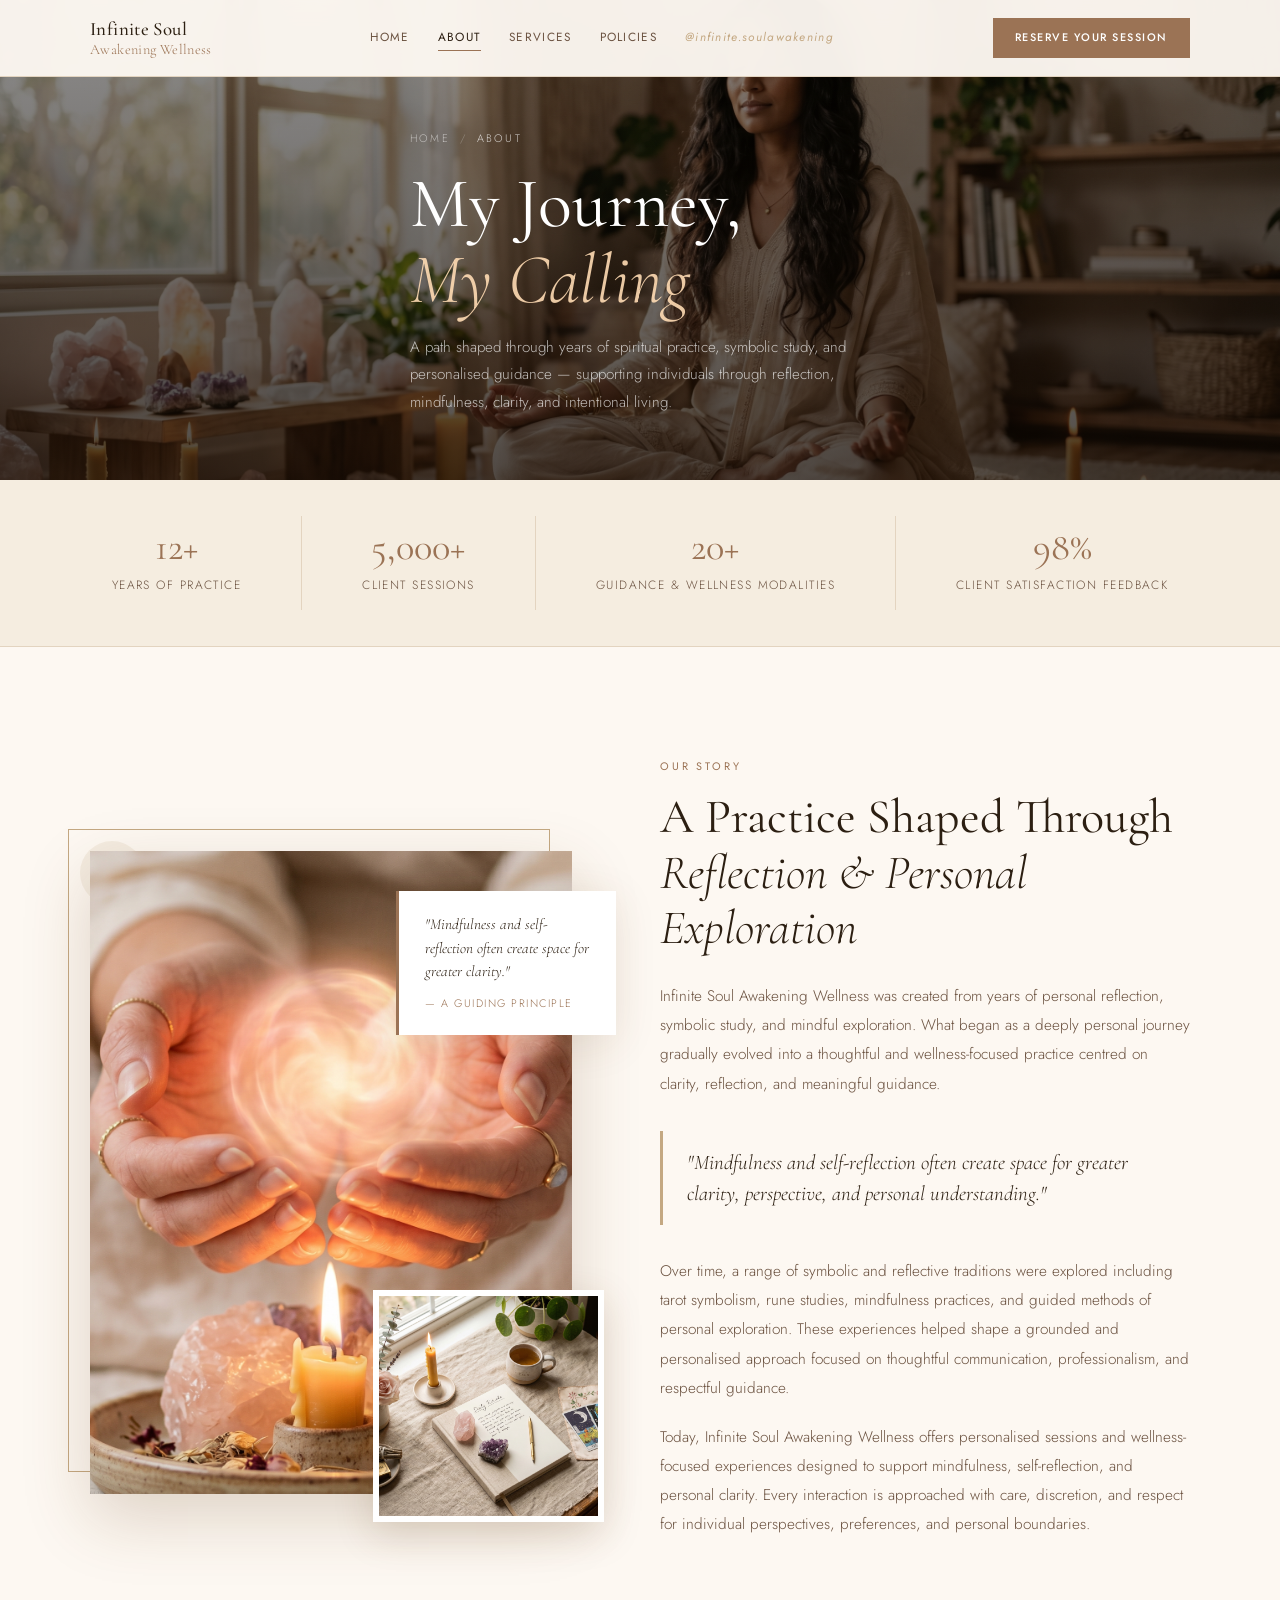
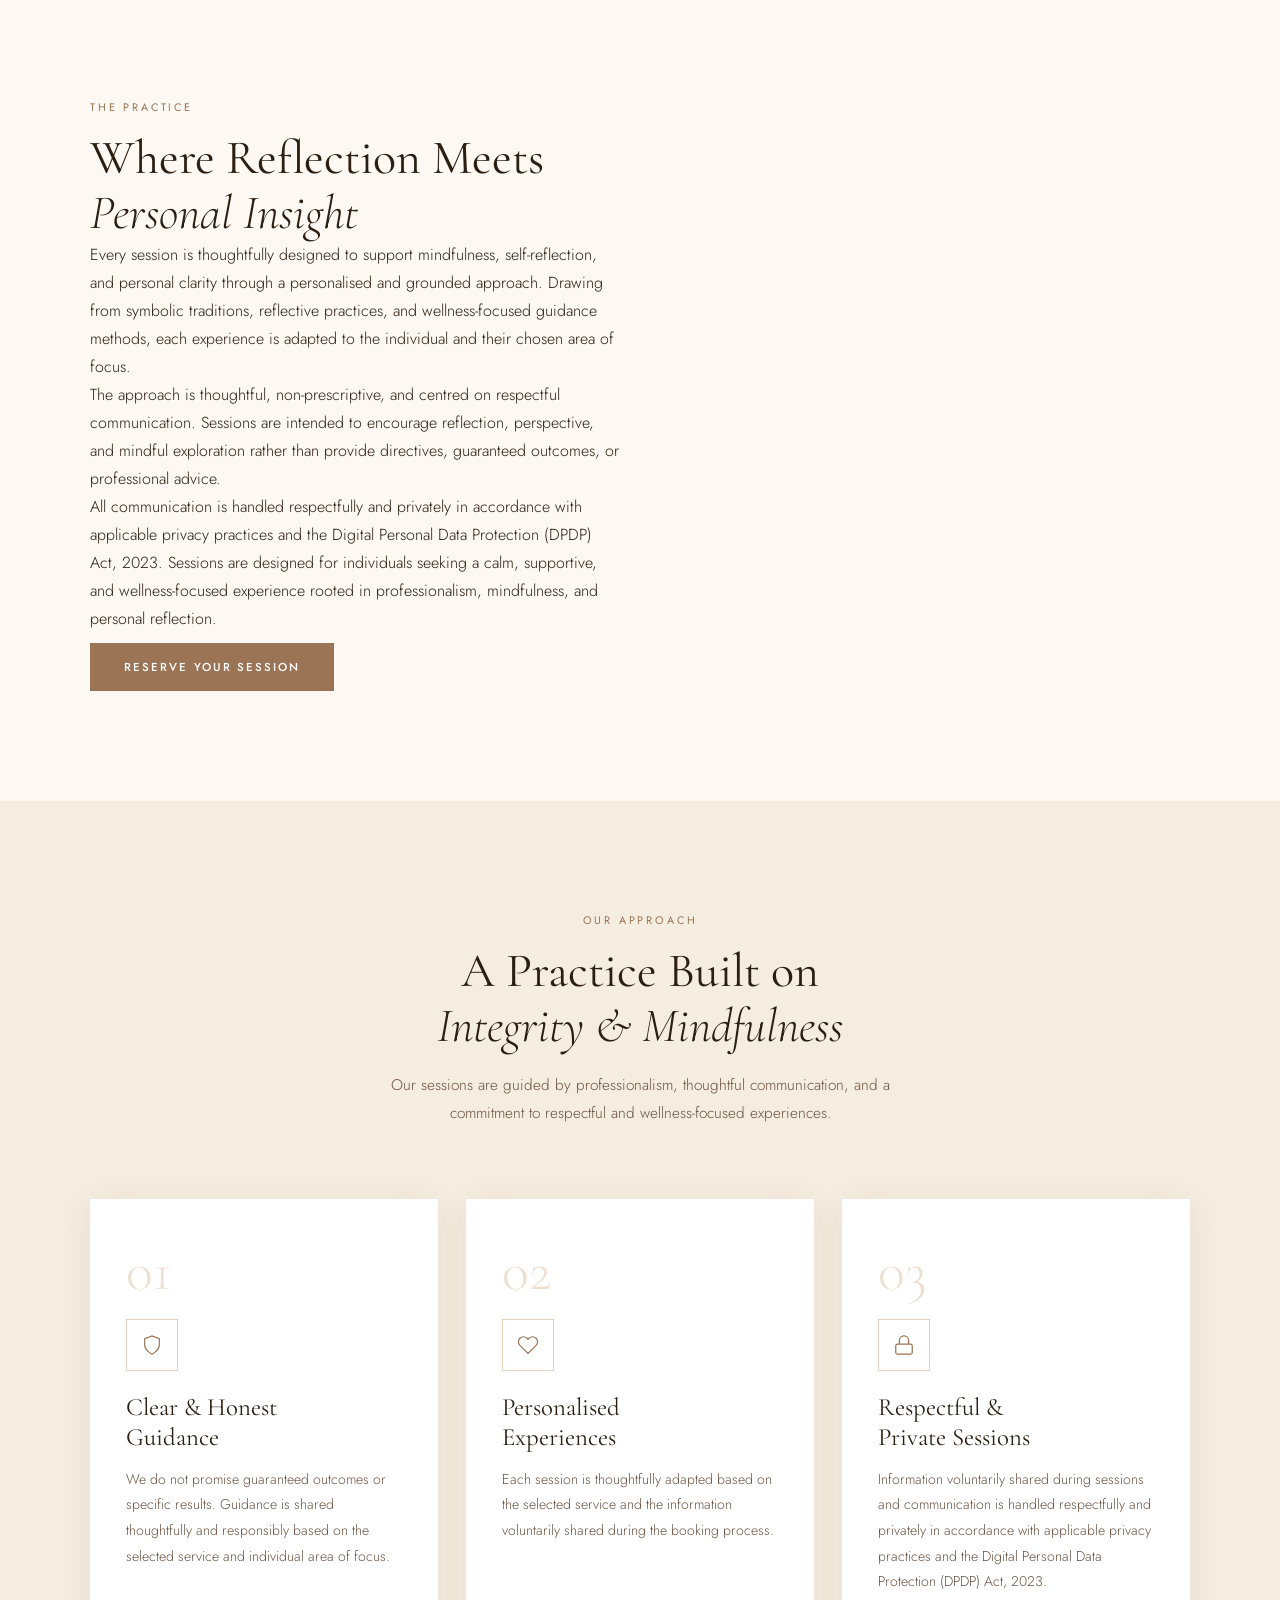
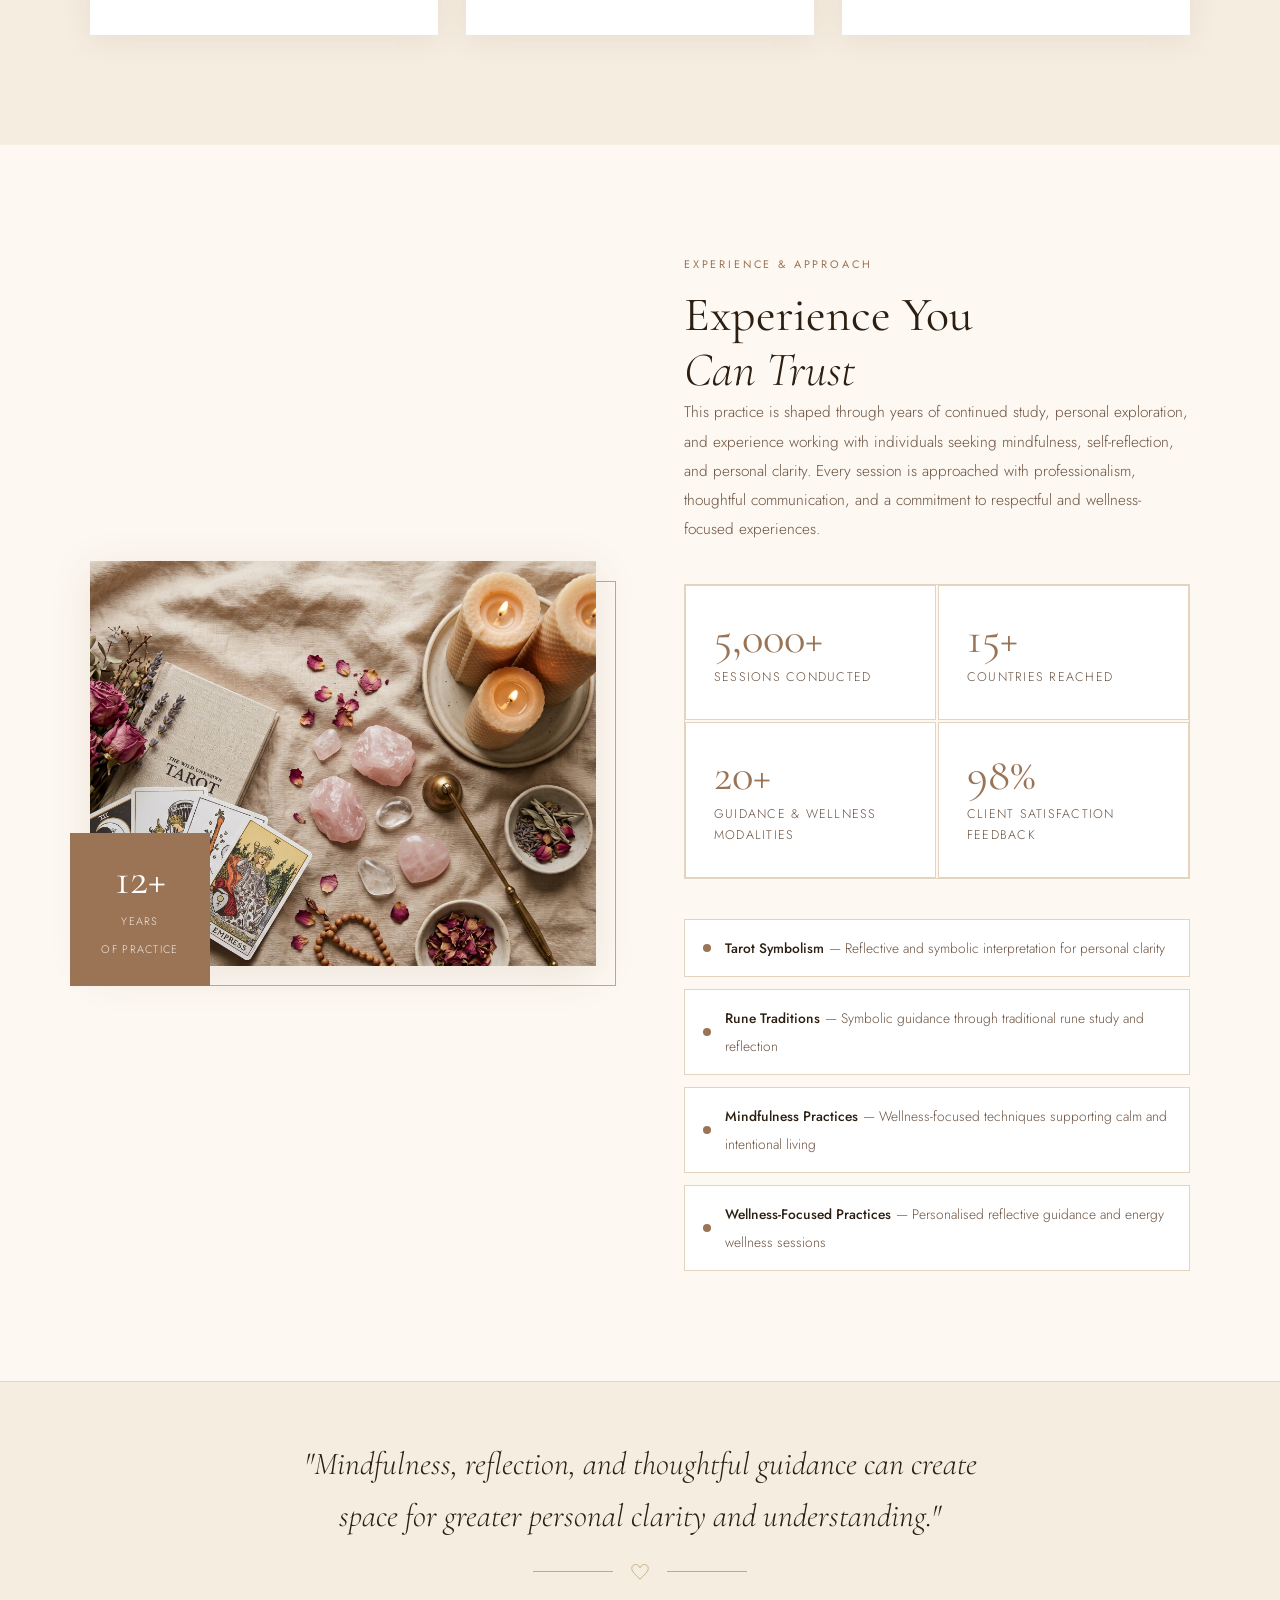
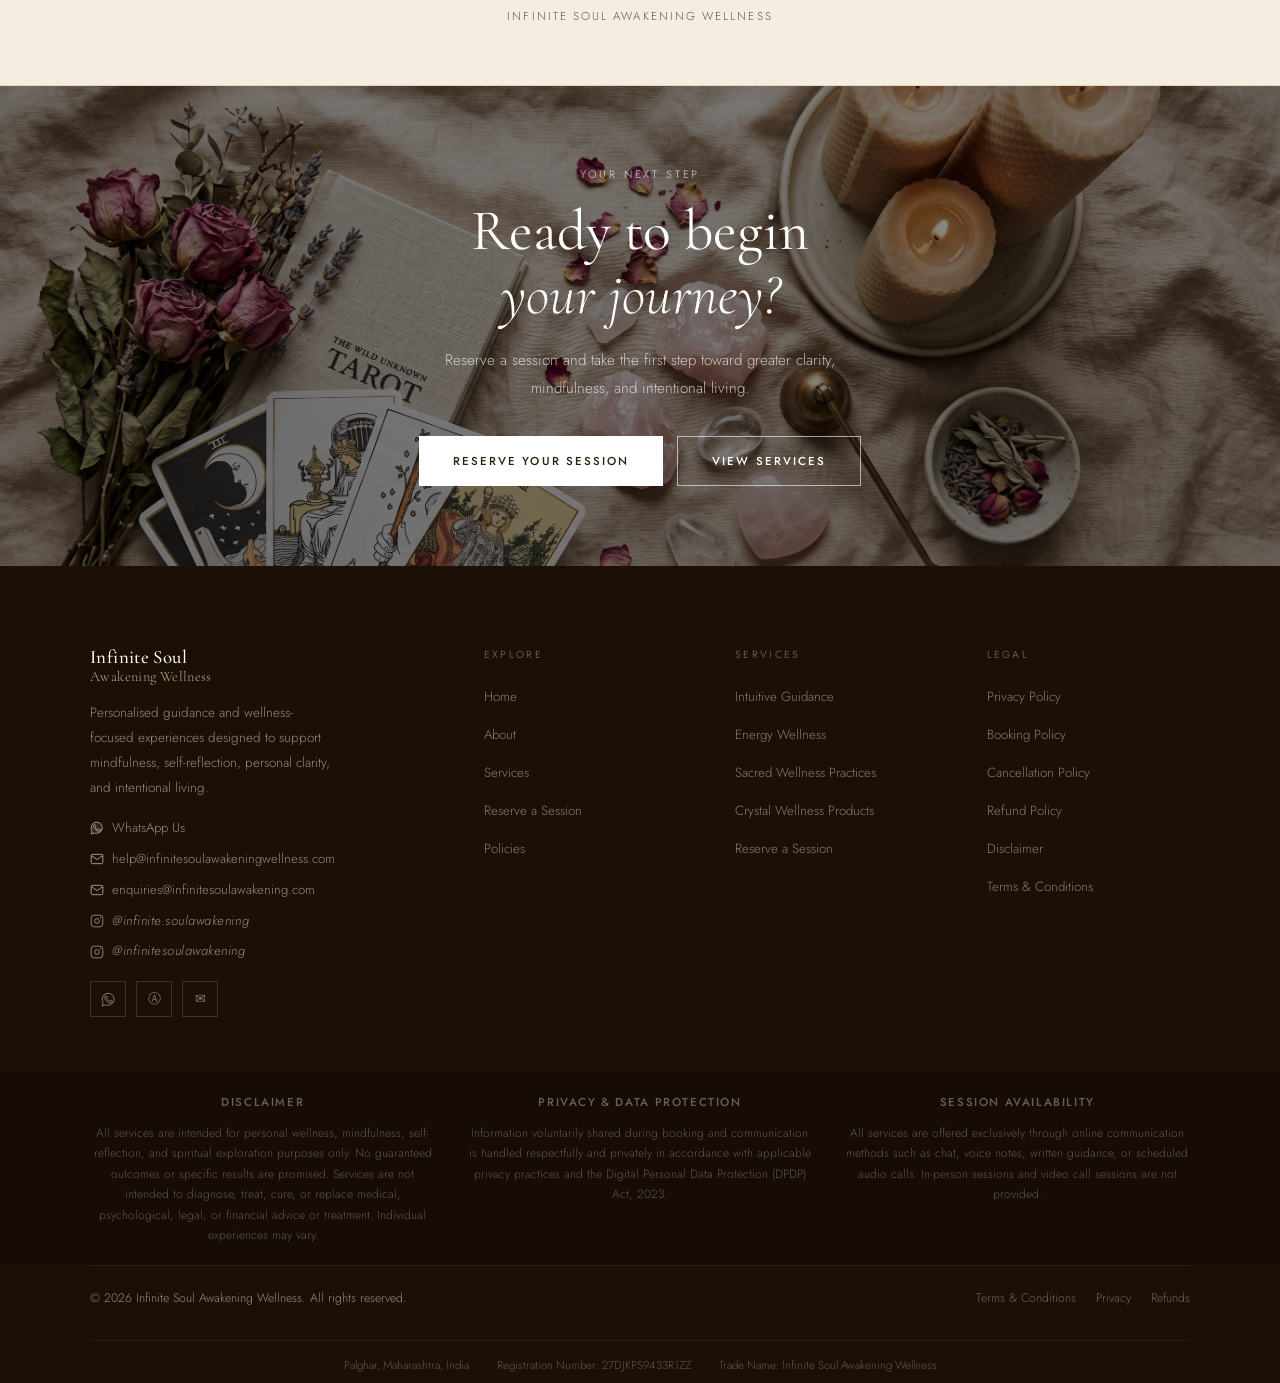
==== commit 11a4fecd: "Last final changes" ====
--- a/about.html
+++ b/about.html
@@ -664,11 +664,11 @@
   <div class="container">
 
     <div class="philosophy-header fade-up">
-      <span class="section-label">How We Work</span>
+      <span class="section-label">Our Approach</span>
       <h2 class="section-title" id="philosophy-heading">
-        A practice built on<br><em>care and professionalism</em>
+        A Practice Built on<br><em>Integrity &amp; Mindfulness</em>
       </h2>
-      <p>These are the principles every session is built upon, approached with genuine commitment and professional care.</p>
+      <p>Our sessions are guided by professionalism, thoughtful communication, and a commitment to respectful and wellness-focused experiences.</p>
     </div>
 
     <div class="philosophy-grid">
@@ -678,9 +678,9 @@
         <div class="phil-icon">
           <svg viewBox="0 0 24 24"><path d="M12 22s8-4 8-10V5l-8-3-8 3v7c0 6 8 10 8 10z"/></svg>
         </div>
-        <h3>No Guaranteed<br>Outcomes</h3>
+        <h3>Clear &amp; Honest<br>Guidance</h3>
         <p>
-          All guidance is shared thoughtfully and responsibly based on the selected service. No guaranteed outcomes or specific results are promised. Sessions are intended to support reflection and mindfulness rather than provide professional advice.
+          We do not promise guaranteed outcomes or specific results. Guidance is shared thoughtfully and responsibly based on the selected service and individual area of focus.
         </p>
       </div>
 
@@ -689,9 +689,9 @@
         <div class="phil-icon">
           <svg viewBox="0 0 24 24"><path d="M20.84 4.61a5.5 5.5 0 0 0-7.78 0L12 5.67l-1.06-1.06a5.5 5.5 0 0 0-7.78 7.78l1.06 1.06L12 21.23l7.78-7.78 1.06-1.06a5.5 5.5 0 0 0 0-7.78z"/></svg>
         </div>
-        <h3>Personalised<br>Approach</h3>
+        <h3>Personalised<br>Experiences</h3>
         <p>
-          Every session is thoughtfully adapted based on the selected service and the information voluntarily shared during the booking process. Each experience is uniquely designed around the individual's chosen area of focus.
+          Each session is thoughtfully adapted based on the selected service and the information voluntarily shared during the booking process.
         </p>
       </div>
 
@@ -700,9 +700,9 @@
         <div class="phil-icon">
           <svg viewBox="0 0 24 24"><rect x="3" y="11" width="18" height="11" rx="2" ry="2"/><path d="M7 11V7a5 5 0 0 1 10 0v4"/></svg>
         </div>
-        <h3>Private &amp;<br>Confidential</h3>
+        <h3>Respectful &amp;<br>Private Sessions</h3>
         <p>
-          Information voluntarily shared during booking and communication is handled respectfully and privately in accordance with applicable privacy practices and the Digital Personal Data Protection (DPDP) Act, 2023.
+          Information voluntarily shared during sessions and communication is handled respectfully and privately in accordance with applicable privacy practices and the Digital Personal Data Protection (DPDP) Act, 2023.
         </p>
       </div>
 
